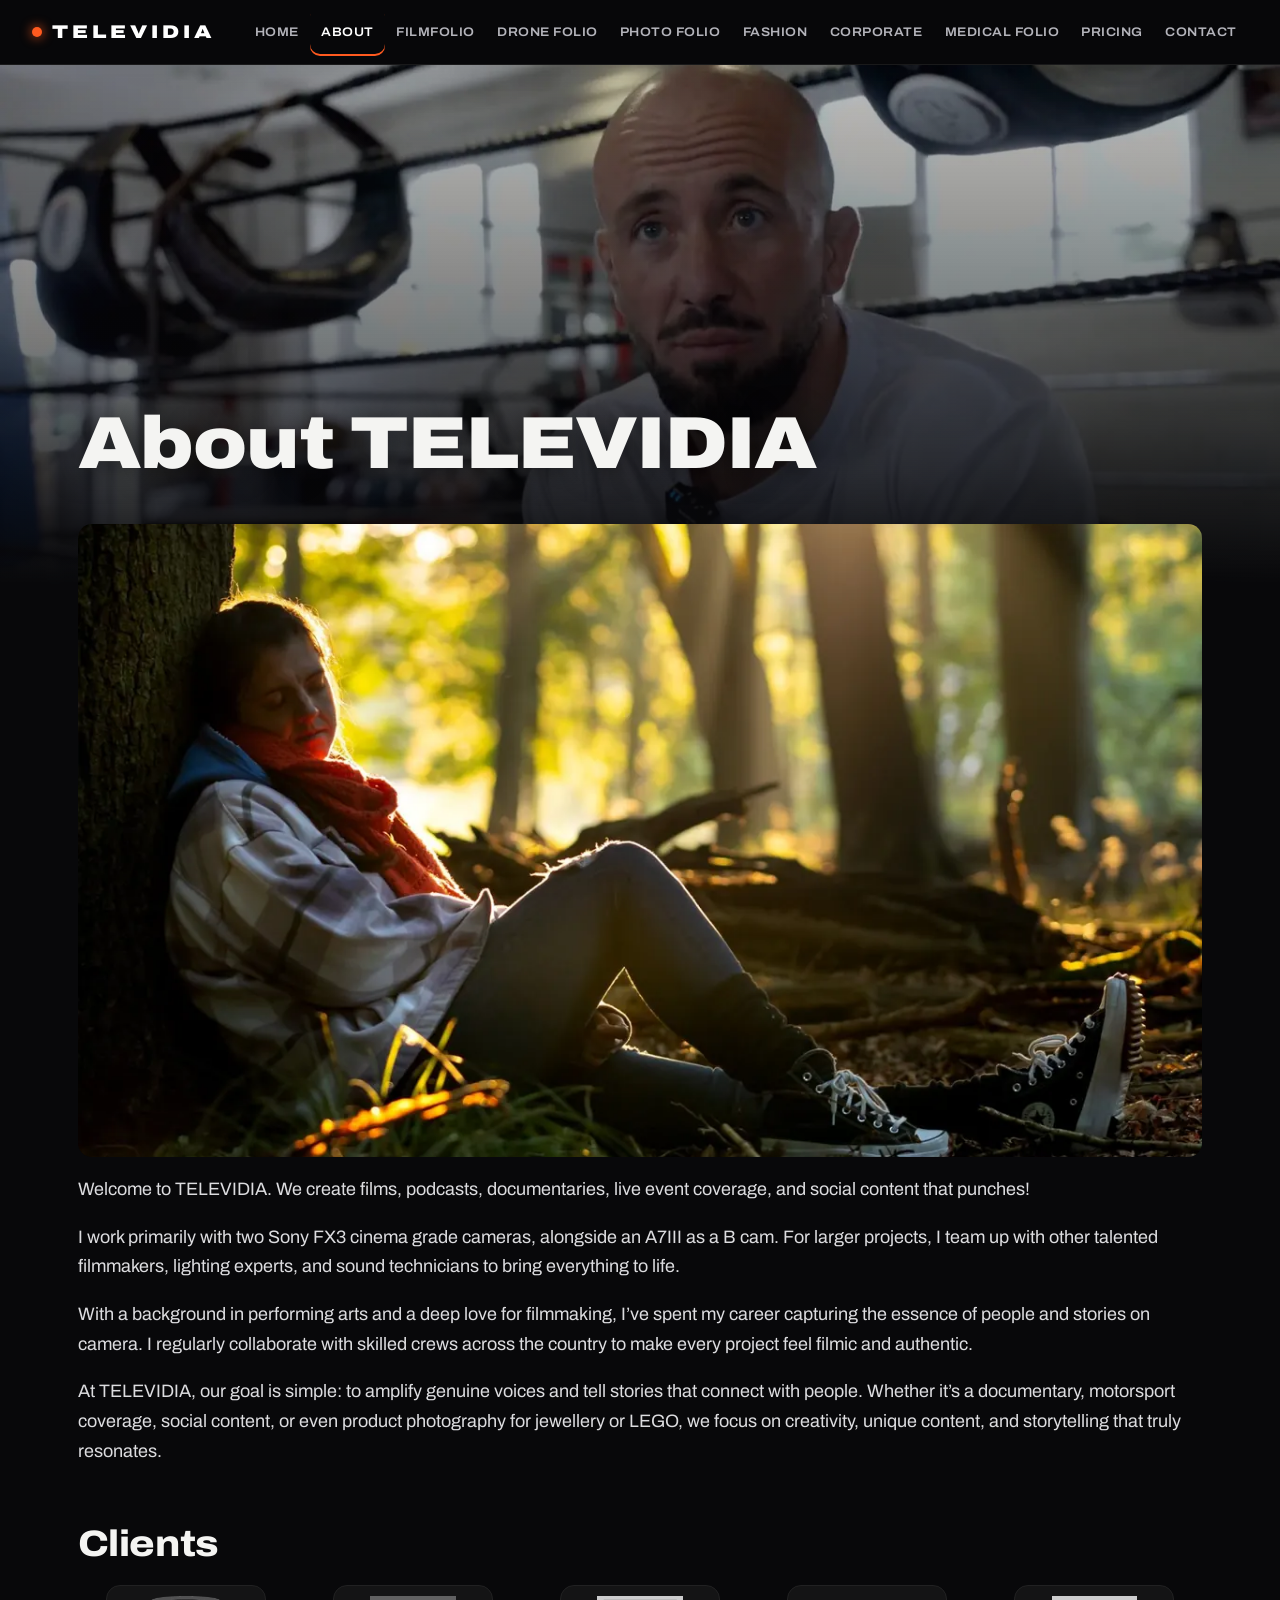
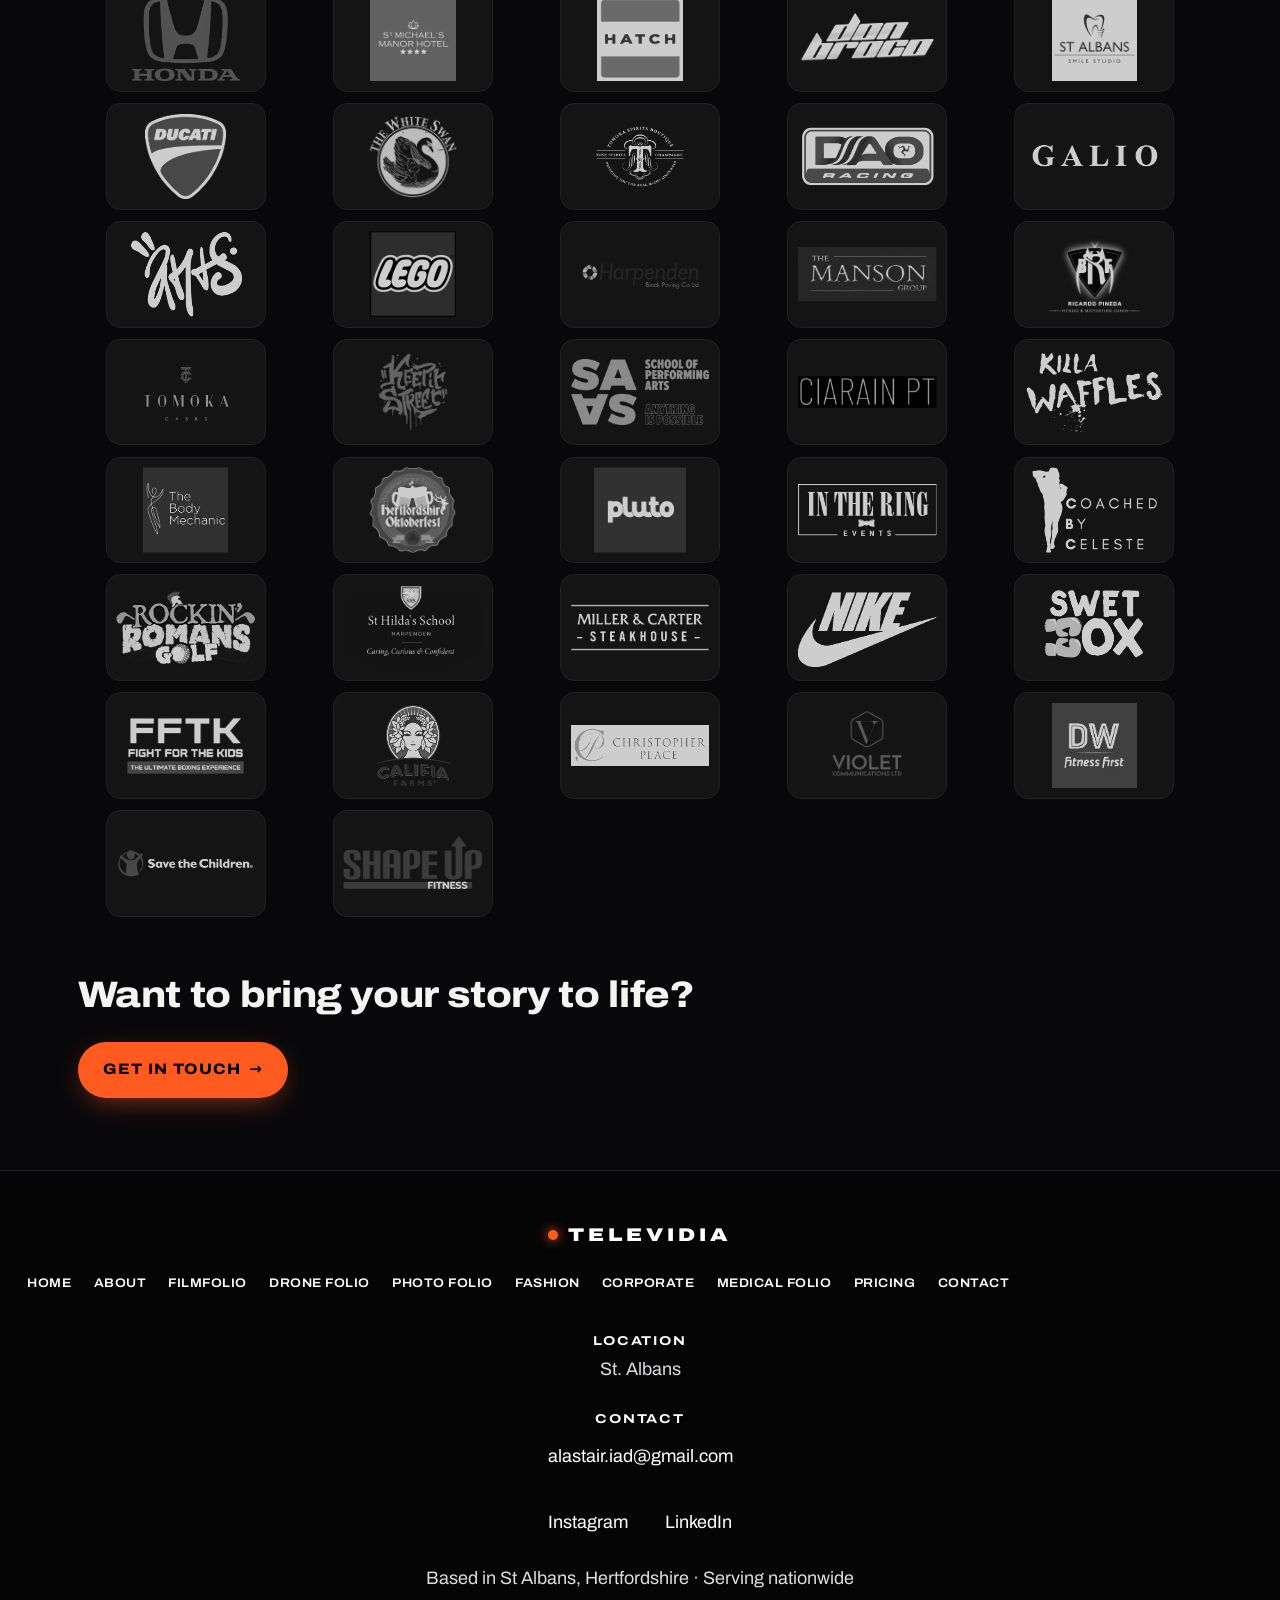
==== about.html @ 1964f5ac "Fuller footer: logo, page links, contact email, socials, location" ====
<!doctype html>
<html lang="en-GB"><head><meta charset="utf-8">
<meta name="viewport" content="width=device-width,initial-scale=1">
<meta name="robots" content="noindex,nofollow">
<title>About | TELEVIDIA</title><meta name="description" content="Welcome to TELEVIDIA. We create films, podcasts, documentaries, live event coverage, and social content that punches!">
<link rel="preload" href="fonts/archivo-var-latin.woff2" as="font" type="font/woff2" crossorigin><link rel="icon" href="favicon.svg" type="image/svg+xml"><link rel="icon" href="favicon.ico" sizes="32x32"><link rel="apple-touch-icon" href="apple-touch-icon.png"><meta name="theme-color" content="#08080a"><link rel="stylesheet" href="style.css"></head><body>
<header><a class="logo" href="index.html">TELEVIDIA</a><button class="menu-btn" aria-expanded="false" aria-controls="nav">Menu</button><nav id="nav"><a href="index.html">Home</a><a href="about.html" aria-current=page>About</a><a href="filmfolio.html">Filmfolio</a><a href="dronefolio.html">Drone Folio</a><a href="photofolio.html">Photo Folio</a><a href="fashion.html">Fashion</a><a href="corporate.html">Corporate</a><a href="medical.html">Medical Folio</a><a href="pricing.html">Pricing</a><a href="contact.html">Contact</a></nav></header>
<div class="banner" aria-hidden="true"><img src="img/h/2c492add-960.webp" srcset="img/h/2c492add-960.webp 960w, img/h/2c492add-1600.webp 1600w, img/h/2c492add-2400.webp 2400w" sizes="100vw" alt="" fetchpriority="high" data-parallax></div><main class="has-banner"><h1>About TELEVIDIA</h1><img src="img/kirstie-forest-glow-a6a9.webp" alt="Filming in a forest at golden hour" loading="lazy">
<p>Welcome to TELEVIDIA. We create films, podcasts, documentaries, live event coverage, and social content that punches!</p>
<p>I work primarily with two Sony FX3 cinema grade cameras, alongside an A7III as a B cam. For larger projects, I team up with other talented filmmakers, lighting experts, and sound technicians to bring everything to life.</p>
<p>With a background in performing arts and a deep love for filmmaking, I’ve spent my career capturing the essence of people and stories on camera. I regularly collaborate with skilled crews across the country to make every project feel filmic and authentic.</p>
<p>At TELEVIDIA, our goal is simple: to amplify genuine voices and tell stories that connect with people. Whether it’s a documentary, motorsport coverage, social content, or even product photography for jewellery or LEGO, we focus on creativity, unique content, and storytelling that truly resonates.</p>
<h2>Clients</h2><ul class="logos"><li><img src="img/honda-77a0.webp" alt="Honda" loading="lazy"></li><li><img src="img/st-michaels-manor-logo-design-grey-1301.webp" alt="St Michael's Manor" loading="lazy"></li><li><img src="img/hatch-logo-hq-9974.webp" alt="Hatch" loading="lazy"></li><li><img src="img/don-broco-0eba.webp" alt="Don Broco" loading="lazy"></li><li><img src="img/logo-square-3a2a.webp" alt="St Albans Smile Studio" loading="lazy"></li><li><img src="img/ducati-red-logo-01ae.webp" alt="Ducati" loading="lazy"></li><li><img src="img/the-white-swan-logo-white-4357.webp" alt="The White Swan" loading="lazy"></li><li><img src="img/tomoka-logo-1-white-d1e8.webp" alt="Tomoka Spirits Boutique" loading="lazy"></li><li><img src="img/dao-8740.webp" alt="DAO" loading="lazy"></li><li><img src="img/galio-logo-8222.webp" alt="Galio" loading="lazy"></li><li><img src="img/ants-6953.webp" alt="Ants" loading="lazy"></li><li><img src="img/lego-logo-svg-f697.webp" alt="LEGO" loading="lazy"></li><li><img src="img/hbp-logo-png-1872.webp" alt="Harpenden Block Paving Co Ltd" loading="lazy"></li><li><img src="img/manson-1736.webp" alt="The Manson Group" loading="lazy"></li><li><img src="img/big-ric-logo-w-text-816b.webp" alt="Big Ric" loading="lazy"></li><li><img src="img/tomoka-casks-logo-gold-b59b.webp" alt="Tomoka Casks" loading="lazy"></li><li><img src="img/logo-orange-d9fa.webp" alt="Keep It Street" loading="lazy"></li><li><img src="img/sasa-logo-inline-tag-rgb-11ef.webp" alt="SASA" loading="lazy"></li><li><img src="img/ciarain-pt-b653.webp" alt="Ciarain PT" loading="lazy"></li><li><img src="img/logo-kw-white-92c4.webp" alt="Killa Waffles" loading="lazy"></li><li><img src="img/body-mechanic-73d5.webp" alt="The Body Mechanic" loading="lazy"></li><li><img src="img/hertfordshire-oktoberfest-logo-b2d7.webp" alt="Hertfordshire Oktoberfest" loading="lazy"></li><li><img src="img/pluto-logo-88c6.webp" alt="Pluto" loading="lazy"></li><li><img src="img/in-the-ring-events-png-3d65.webp" alt="In The Ring Events" loading="lazy"></li><li><img src="img/coached-by-celeste-white-62f1.webp" alt="Coached by Celeste" loading="lazy"></li><li><img src="img/rockin-romans-logo-4263.webp" alt="Rockin Romans" loading="lazy"></li><li><img src="img/saint-hildas-logo-png-fdf5.webp" alt="St Hilda's School Harpenden" loading="lazy"></li><li><img src="img/miller-carter-logo-9831.webp" alt="Miller &amp; Carter" loading="lazy"></li><li><img src="img/nike-wht-ddf3.webp" alt="Nike" loading="lazy"></li><li><img src="img/swetbox-logo-white-5d89.webp" alt="Swetbox" loading="lazy"></li><li><img src="img/fftk-logo-motto-new-994c.webp" alt="FFTK Fight for the Kids" loading="lazy"></li><li><img src="img/califia-a22a.webp" alt="Califia" loading="lazy"></li><li><img src="img/cp-logo-d525.webp" alt="Christopher Place" loading="lazy"></li><li><img src="img/violet-communications-unfilled-logo-67c5.webp" alt="Violet Communications" loading="lazy"></li><li><img src="img/dwfitness-png-b552.webp" alt="DW Fitness First" loading="lazy"></li><li><img src="img/stclogo-cd1c.webp" alt="Save the Children" loading="lazy"></li><li><img src="img/shape-up-fitness-logo-0ead.webp" alt="Shape Up Fitness" loading="lazy"></li></ul>
<h2>Want to bring your story to life?</h2><p class="ctas"><a class="btn" href="contact.html">Get in touch</a></p></main>
<footer><a class="logo flogo" href="index.html">TELEVIDIA</a><nav class="fnav" aria-label="Footer"><a href="index.html">Home</a><a href="about.html">About</a><a href="filmfolio.html">Filmfolio</a><a href="dronefolio.html">Drone Folio</a><a href="photofolio.html">Photo Folio</a><a href="fashion.html">Fashion</a><a href="corporate.html">Corporate</a><a href="medical.html">Medical Folio</a><a href="pricing.html">Pricing</a><a href="contact.html">Contact</a></nav><p><strong>Location</strong><br>St. Albans</p><p><strong>Contact</strong><br><a href="mailto:alastair.iad@gmail.com">alastair.iad@gmail.com</a></p>
<p class="social"><a href="https://www.instagram.com/televidia_uk/">Instagram</a><a href="https://www.linkedin.com/in/alastair-dell-41767b195/">LinkedIn</a></p>
<p>Based in St Albans, Hertfordshire · Serving nationwide</p></footer>
<script>
document.querySelector('.menu-btn').onclick=function(){var o=document.body.classList.toggle('nav-open');this.setAttribute('aria-expanded',o)};
document.querySelectorAll('button.play').forEach(function(b){b.addEventListener('click',function(){var u=b.dataset.hls,v=document.createElement('video');v.controls=true;v.playsInline=true;v.autoplay=true;v.poster=b.querySelector('img').src;v.setAttribute('aria-label',b.getAttribute('aria-label').replace('Play film: ',''));
function nat(){v.src=u;v.play().catch(function(){})}
if(window.Hls){go()}else{var s=document.createElement('script');s.src='hls.light.min.js';s.onload=go;s.onerror=nat;document.head.appendChild(s)}
function go(){if(Hls.isSupported()){var h=new Hls();h.loadSource(u);h.attachMedia(v);h.on(Hls.Events.MANIFEST_PARSED,function(){v.play().catch(function(){})})}else if(v.canPlayType('application/vnd.apple.mpegurl')){nat()}}
b.replaceWith(v);v.focus();v.play&&v.play().catch(function(){})})});
</script><script>
(function(){var rm=window.matchMedia('(prefers-reduced-motion: reduce)');if(rm.matches||!('IntersectionObserver' in window))return;
var d=document.documentElement;d.classList.add('js-motion');
var els=document.querySelectorAll('main h2,main .card,main .vid,main>img,section>img,.gallery img,.logos li,.ticker,main>p,footer>p');
var io=new IntersectionObserver(function(es){es.forEach(function(e){if(e.isIntersecting){e.target.classList.add('in');io.unobserve(e.target)}})},{rootMargin:'0px',threshold:0});
els.forEach(function(el){if(el.closest('.hero'))return;var p=el.parentElement,i=Array.prototype.indexOf.call(p.children,el)%4;el.style.setProperty('--d',(i*.07)+'s');el.classList.add('rv');io.observe(el)});
var px=document.querySelectorAll('[data-parallax]'),tick=false;
function upd(){tick=false;var y=window.scrollY;px.forEach(function(el){if(y<innerHeight*1.2)el.style.transform='translate3d(0,'+(y*.25).toFixed(1)+'px,0)'})}
if(px.length){addEventListener('scroll',function(){if(!tick){tick=true;requestAnimationFrame(upd)}},{passive:true});upd()}
})();
</script>
</body></html>
---- style.css ----
@font-face{font-family:Archivo;src:url(fonts/archivo-var-latin.woff2) format("woff2");font-weight:400 900;font-stretch:62% 125%;font-display:swap}
:root{--bg:#08080a;--bg2:#111114;--line:#232329;--fg:#f4f4f2;--mut:#b4b4bb;--acc:#ff5a1f;--acc2:#ffb000;--r:14px;--ease:cubic-bezier(.2,.7,.2,1)}
*{box-sizing:border-box}html{-webkit-text-size-adjust:100%;overflow-x:clip;scroll-behavior:smooth}
body{margin:0;font:400 17px/1.65 Archivo,system-ui,-apple-system,Segoe UI,Roboto,sans-serif;background:var(--bg);color:var(--fg);overflow-wrap:break-word;overflow-x:clip;-webkit-font-smoothing:antialiased}
::selection{background:var(--acc);color:#000}
a{color:var(--acc2);text-underline-offset:.2em;transition:color .2s}a:hover{color:#fff}
:focus-visible{outline:3px solid var(--acc2);outline-offset:3px;border-radius:6px}
header{position:relative;z-index:20;background:rgba(8,8,10,.82);-webkit-backdrop-filter:blur(14px);backdrop-filter:blur(14px);padding:.5rem 1rem;border-bottom:1px solid rgba(255,255,255,.07);display:flex;align-items:center;justify-content:space-between;flex-wrap:wrap}
.logo{font-weight:900;font-stretch:125%;letter-spacing:.22em;text-decoration:none;color:#fff;font-size:1.15rem;display:inline-flex;align-items:center;min-height:48px}
.logo::before{content:"";width:10px;height:10px;border-radius:50%;background:var(--acc);margin-right:.6rem;box-shadow:0 0 12px var(--acc)}
.logo:hover{color:#fff}
nav{display:none;width:100%;flex-direction:column;gap:2px;padding:.5rem 0 .8rem}body.nav-open nav{display:flex}
nav a{color:var(--mut);text-decoration:none;padding:.6rem .9rem;border-radius:10px;min-height:48px;display:flex;align-items:center;font-weight:600;font-stretch:110%;letter-spacing:.04em;text-transform:uppercase;font-size:.9rem;transition:color .2s,background .2s}
nav a:hover{color:#fff;background:rgba(255,255,255,.06)}nav a[aria-current]{color:#fff;background:rgba(255,90,31,.14);box-shadow:inset 3px 0 0 var(--acc)}
.menu-btn{display:inline-flex;align-items:center;gap:.6rem;min-height:48px;min-width:48px;padding:0 1.1rem;font:inherit;font-weight:700;letter-spacing:.08em;text-transform:uppercase;font-size:.85rem;background:transparent;color:#fff;border:1px solid rgba(255,255,255,.2);border-radius:999px;cursor:pointer;transition:border-color .2s,background .2s}
.menu-btn::after{content:"";width:16px;height:10px;border-top:2px solid currentColor;border-bottom:2px solid currentColor;transition:transform .3s var(--ease)}
.menu-btn:hover{border-color:var(--acc)}body.nav-open .menu-btn::after{transform:scaleY(.2)}
main{max-width:1160px;margin:auto;padding:1.5rem 1.1rem 3rem}
h1,h2,h3{font-stretch:112%;line-height:1.08;letter-spacing:-.01em;margin:1.6em 0 .55em;text-wrap:balance}
h1{font-size:clamp(2.1rem,7.5vw,4.6rem);font-weight:900;margin-top:.6em}
h2{font-size:clamp(1.45rem,4.2vw,2.3rem);font-weight:800}h3{font-size:1.25rem;font-weight:800}
p,li{color:#dcdcdf}strong{color:#fff}
img{max-width:100%;height:auto;border-radius:var(--r);display:block}
main>img,section>img{width:100%;aspect-ratio:16/9;object-fit:cover;margin:1rem 0}
.btn{position:relative;display:inline-flex;align-items:center;justify-content:center;gap:.5rem;min-height:56px;padding:.9rem 1.6rem;background:var(--acc);color:#0a0a0a;font-weight:800;font-stretch:110%;letter-spacing:.06em;text-transform:uppercase;font-size:.95rem;text-decoration:none;border-radius:999px;width:100%;margin:.4rem 0;text-align:center;overflow:hidden;isolation:isolate;transition:transform .25s var(--ease),box-shadow .25s,background .25s,color .25s;box-shadow:0 8px 30px -10px rgba(255,90,31,.7)}
.btn::after{content:"→";transition:transform .25s var(--ease)}
.btn:hover{color:#0a0a0a;background:#ff7a45;transform:translateY(-2px);box-shadow:0 14px 40px -12px rgba(255,90,31,.9)}.btn:hover::after{transform:translateX(4px)}
.btn:active{transform:translateY(0) scale(.97)}
.btn.alt{background:rgba(255,255,255,.04);color:#fff;border:1px solid rgba(255,255,255,.28);box-shadow:none}
.btn.alt:hover{border-color:#fff;background:rgba(255,255,255,.1)}
.textlink{display:inline-flex;align-items:center;min-height:44px}
.ticker{font-size:.78rem;font-weight:700;font-stretch:120%;letter-spacing:.18em;color:var(--mut);border-block:1px solid var(--line);padding:1rem 0;margin:2.5rem 0}
.grid{display:grid;gap:1.2rem}
.card{position:relative;background:linear-gradient(180deg,#141418,#0e0e11);border:1px solid var(--line);padding:1.1rem;border-radius:calc(var(--r) + 4px);min-width:0;transition:transform .35s var(--ease),border-color .35s,box-shadow .35s}
.card:hover{border-color:rgba(255,90,31,.45);box-shadow:0 20px 50px -25px rgba(255,90,31,.45)}
.card h2,.card h3{margin-top:.4em}.card img{margin:.6rem 0}
.vid{margin:0 0 .8rem;border-radius:var(--r);overflow:hidden;background:#000}
.vid video,.vid iframe{width:100%;aspect-ratio:16/9;height:auto;border:0;background:#000;display:block}
.gallery{display:grid;grid-template-columns:repeat(2,minmax(0,1fr));gap:.6rem;margin:1.2rem 0}
.gallery img{width:100%;aspect-ratio:4/5;object-fit:cover;transition:transform .5s var(--ease),filter .5s;filter:saturate(.92)}
.gallery img:hover{transform:scale(1.025);filter:saturate(1.1)}
.logos{list-style:none;padding:0;display:grid;grid-template-columns:repeat(3,minmax(0,1fr));gap:.7rem}.logos li{min-width:0}
.logos img{width:100%;max-width:160px;margin:auto;background:#151519;border:1px solid var(--line);padding:.6rem;aspect-ratio:3/2;object-fit:contain;filter:grayscale(1) brightness(1.15);opacity:.8;transition:filter .3s,opacity .3s}
.logos img:hover{filter:none;opacity:1}
.hero-img{width:100%;aspect-ratio:16/9;object-fit:cover;margin:.5rem 0 1rem}
footer{border-top:1px solid var(--line);padding:2.5rem 1rem;text-align:center;color:var(--mut);background:#050506}
footer strong{font-stretch:120%;letter-spacing:.14em;text-transform:uppercase;font-size:.8rem;color:#fff}
footer a{display:inline-flex;align-items:center;justify-content:center;min-height:48px;padding:0 .9rem;color:#fff;text-decoration:none;border-radius:999px;transition:background .2s,color .2s}
footer a:hover{background:rgba(255,255,255,.08);color:var(--acc2)}.social{display:flex;justify-content:center;gap:.5rem;flex-wrap:wrap}
@media(hover:none){.card:hover{box-shadow:none}.btn:hover{transform:none}}
@media(min-width:700px){.btn{width:auto;margin-right:.6rem}.grid{grid-template-columns:repeat(2,minmax(0,1fr))}.grid.three{grid-template-columns:repeat(3,minmax(0,1fr))}.logos{grid-template-columns:repeat(5,minmax(0,1fr))}.logos.strip{grid-template-columns:repeat(8,minmax(0,1fr))}.gallery{grid-template-columns:repeat(4,minmax(0,1fr))}body{font-size:18px}}
@media(min-width:1100px){header{position:sticky;top:0;padding:.5rem 2rem;flex-wrap:nowrap}.menu-btn{display:none}nav{display:flex;flex-direction:row;width:auto;padding:0;gap:0}nav a{font-size:.78rem;padding:.5rem .7rem}nav a[aria-current]{box-shadow:inset 0 -2px 0 var(--acc);background:transparent}}
.hero{position:relative;isolation:isolate;margin:-1.5rem calc(50% - 50vw) 0;padding:0 1.1rem 2.5rem;min-height:min(92svh,900px);display:flex;flex-direction:column;justify-content:flex-end;overflow:hidden}
.hero>*:not(.hero-img){max-width:1160px;width:100%;margin-inline:auto}
.hero .hero-img{position:absolute;inset:0;width:100%;height:115%;max-width:none;aspect-ratio:auto;object-fit:cover;margin:0;border-radius:0;z-index:-2;will-change:transform}
.hero::before{content:"";position:absolute;inset:0;z-index:-1;background:linear-gradient(180deg,rgba(8,8,10,.35) 0%,rgba(8,8,10,.15) 35%,rgba(8,8,10,.85) 72%,var(--bg) 100%),radial-gradient(120% 80% at 0% 100%,rgba(255,90,31,.18),transparent 60%)}
.hero h1{font-size:clamp(2rem,6.6vw,4.4rem);max-width:17ch;margin:0 0 .5em;text-shadow:0 2px 30px rgba(0,0,0,.5)}
.hero p{font-size:1.05rem;margin:.2em 0}.hero .ctas{margin-top:1.2rem}
.banner{position:relative;height:clamp(240px,48vw,520px);overflow:hidden;isolation:isolate}
.banner img{position:absolute;inset:0;width:100%;height:118%;max-width:none;object-fit:cover;border-radius:0;will-change:transform}
.banner::after{content:"";position:absolute;inset:0;background:linear-gradient(180deg,rgba(8,8,10,.25),rgba(8,8,10,.55) 55%,var(--bg))}
main.has-banner{position:relative;margin-top:calc(-1 * clamp(110px,16vw,220px))}
main.has-banner>h1:first-child{margin-top:0;text-shadow:0 2px 30px rgba(0,0,0,.6)}
.hero h1{font-size:clamp(2rem,6vw,4.2rem)}
.hero h1+p{font-size:clamp(1.45rem,3.3vw,2.2rem);font-weight:700;font-stretch:108%;line-height:1.2;color:#fff;margin:0 0 .35em;max-width:26ch;text-wrap:balance}
.hero h1+p+p{font-size:clamp(1.2rem,2.5vw,1.65rem);font-weight:500;line-height:1.3;color:#d2d2d8;margin:0 0 1.1em}
.hero h1+p+p+p{font-size:clamp(.8rem,1.4vw,.95rem);font-stretch:118%;letter-spacing:.16em;text-transform:uppercase;color:var(--acc2);margin:0}
.hero h1+p+p+p strong{color:inherit}
.play{position:relative;display:block;width:100%;padding:0;border:0;background:#000;cursor:pointer;aspect-ratio:16/9;overflow:hidden;border-radius:var(--r)}
.play img{width:100%;height:100%;object-fit:cover;margin:0;border-radius:0;transition:transform .6s var(--ease),filter .4s}
.pbtn{position:absolute;left:50%;top:50%;width:72px;height:72px;margin:-36px 0 0 -36px;border-radius:50%;background:rgba(255,90,31,.92);box-shadow:0 10px 40px -8px rgba(255,90,31,.8);transition:transform .3s var(--ease),background .3s}
.pbtn::after{content:"";position:absolute;left:29px;top:22px;border-style:solid;border-width:14px 0 14px 22px;border-color:transparent transparent transparent #0a0a0a}
.play:hover img{transform:scale(1.04);filter:brightness(1.1)}.play:hover .pbtn{transform:scale(1.1);background:#ff7a45}.play:active .pbtn{transform:scale(.95)}
.js-motion .rv{opacity:0;transform:translateY(28px);transition:opacity .8s var(--ease),transform .8s var(--ease);transition-delay:var(--d,0s)}
.js-motion .rv.in{opacity:1;transform:none}
.js-motion .hero>*:not(.hero-img){animation:rise 1s var(--ease) both}
.js-motion .hero>*:nth-child(3){animation-delay:.08s}.js-motion .hero>*:nth-child(4){animation-delay:.16s}.js-motion .hero>*:nth-child(5){animation-delay:.24s}.js-motion .hero>*:nth-child(6){animation-delay:.32s}
@keyframes rise{from{opacity:0;transform:translateY(24px)}to{opacity:1;transform:none}}
@media(prefers-reduced-motion:reduce){html{scroll-behavior:auto}*,*::before,*::after{animation:none!important;transition:none!important}.js-motion .rv{opacity:1;transform:none}[data-parallax]{transform:none!important}}
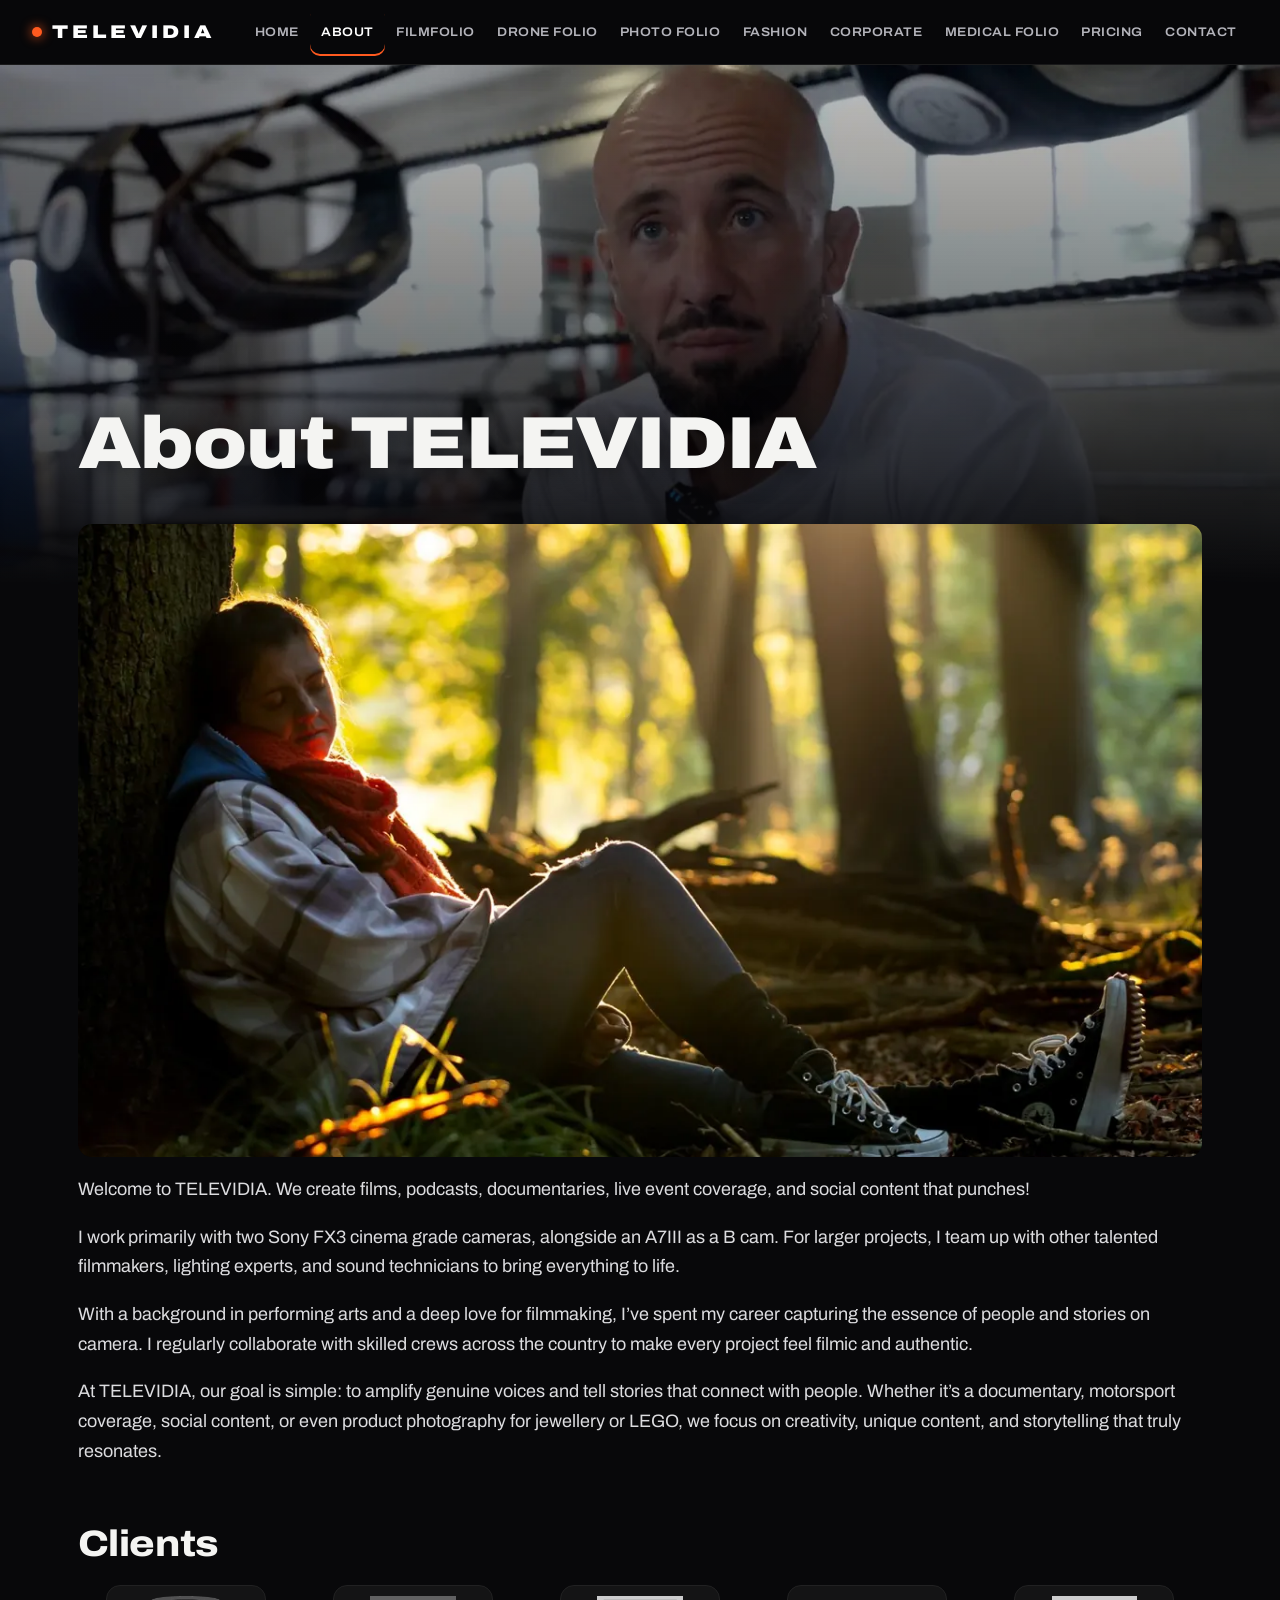
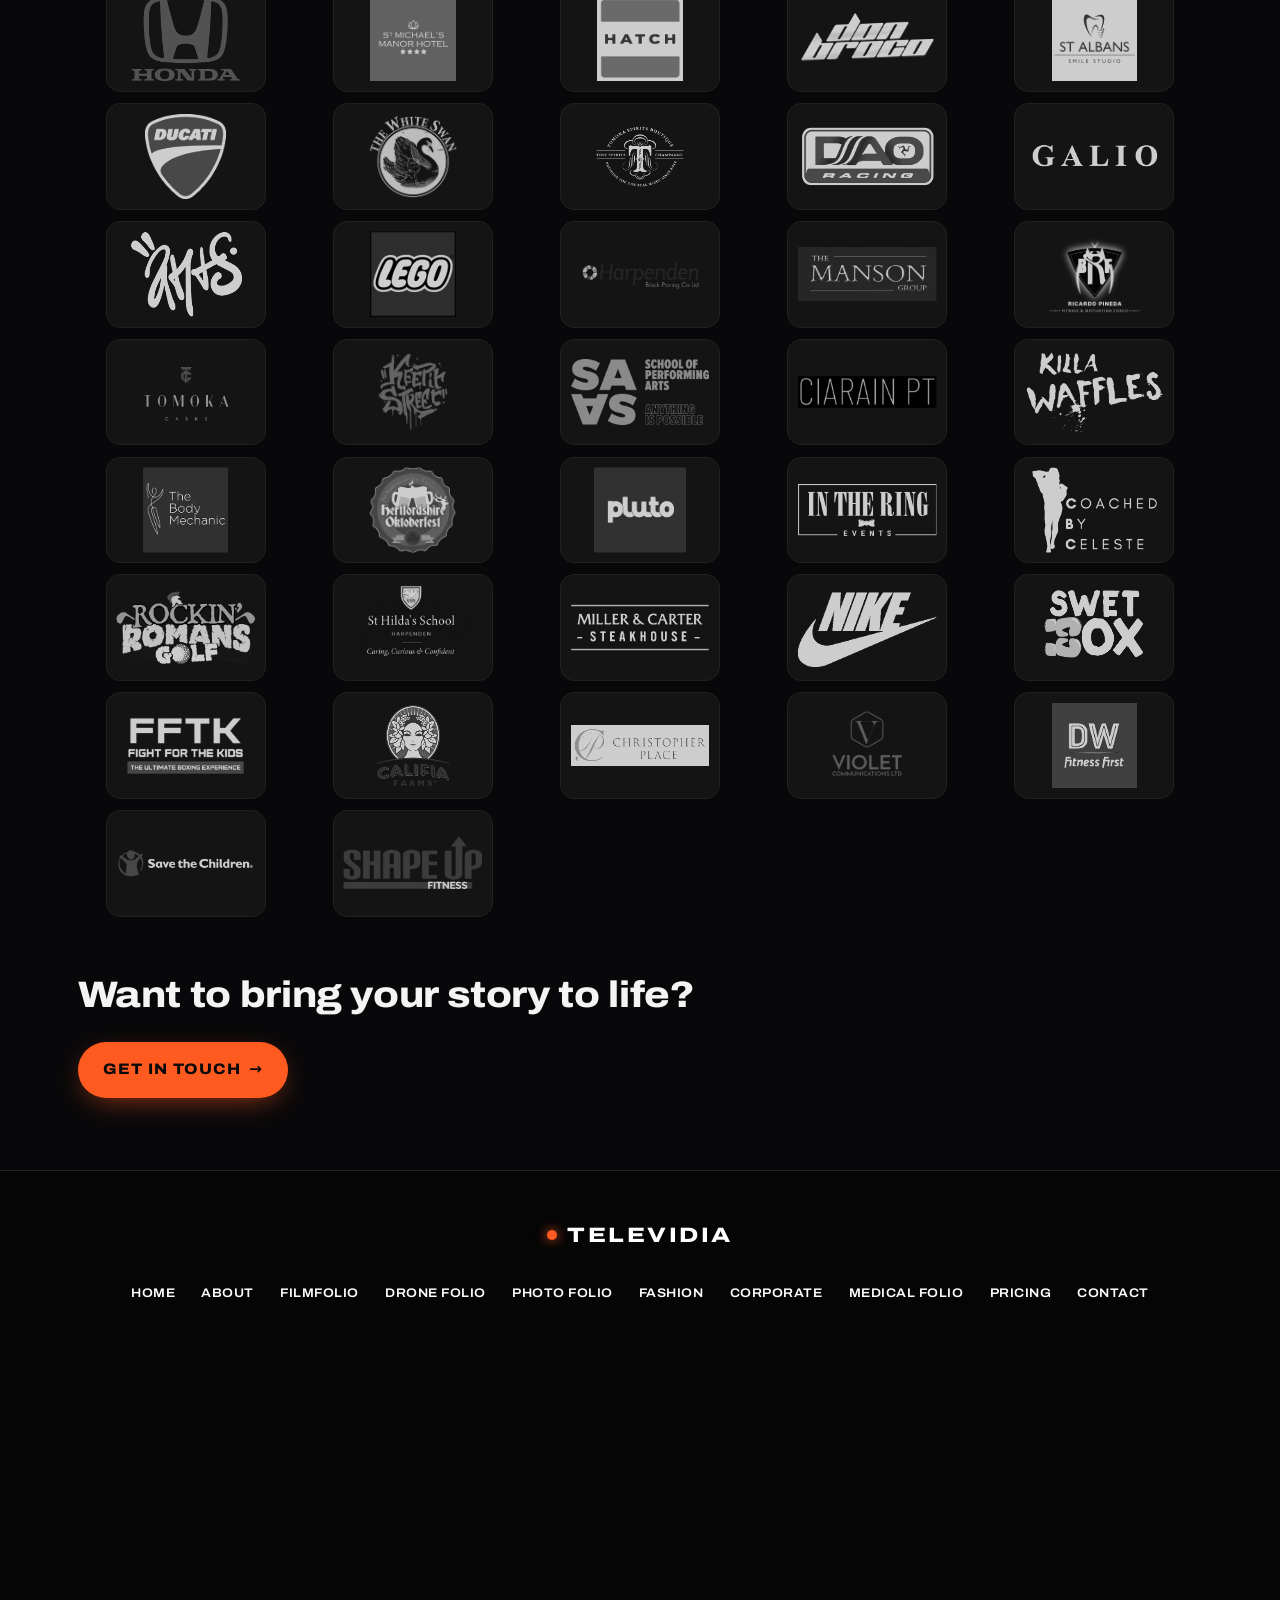
==== commit 6d0e3dc6: "Home: cap headline at 520px on desktop, stronger mobile headline gradient" ====
--- a/about.html
+++ b/about.html
@@ -16,6 +16,10 @@
 <p class="social"><a href="https://www.instagram.com/televidia_uk/">Instagram</a><a href="https://www.linkedin.com/in/alastair-dell-41767b195/">LinkedIn</a></p>
 <p>Based in St Albans, Hertfordshire · Serving nationwide</p></footer>
 <script>
+(function(){var v=document.querySelector('.hero-vid');if(!v)return;var c=navigator.connection;if((c&&c.saveData)||matchMedia('(prefers-reduced-motion: reduce)').matches){v.remove();return}
+function go(){v.src=matchMedia('(max-width:699px)').matches?v.dataset.m:v.dataset.d;v.muted=true;v.addEventListener('playing',function(){v.classList.add('on')},{once:true});var p=v.play();if(p&&p.catch)p.catch(function(){v.remove()})}
+function idle(){'requestIdleCallback' in window?requestIdleCallback(go,{timeout:2000}):setTimeout(go,300)}
+document.readyState==='complete'?idle():addEventListener('load',idle,{once:true})})();
 document.querySelector('.menu-btn').onclick=function(){var o=document.body.classList.toggle('nav-open');this.setAttribute('aria-expanded',o)};
 document.querySelectorAll('button.play').forEach(function(b){b.addEventListener('click',function(){var u=b.dataset.hls,v=document.createElement('video');v.controls=true;v.playsInline=true;v.autoplay=true;v.poster=b.querySelector('img').src;v.setAttribute('aria-label',b.getAttribute('aria-label').replace('Play film: ',''));
 function nat(){v.src=u;v.play().catch(function(){})}
--- a/style.css
+++ b/style.css
@@ -77,3 +77,58 @@
 .js-motion .hero>*:nth-child(3){animation-delay:.08s}.js-motion .hero>*:nth-child(4){animation-delay:.16s}.js-motion .hero>*:nth-child(5){animation-delay:.24s}.js-motion .hero>*:nth-child(6){animation-delay:.32s}
 @keyframes rise{from{opacity:0;transform:translateY(24px)}to{opacity:1;transform:none}}
 @media(prefers-reduced-motion:reduce){html{scroll-behavior:auto}*,*::before,*::after{animation:none!important;transition:none!important}.js-motion .rv{opacity:1;transform:none}[data-parallax]{transform:none!important}}
+
+.ticker{display:flex;flex-wrap:nowrap;white-space:nowrap;overflow-x:auto;scrollbar-width:none;gap:0;-webkit-overflow-scrolling:touch}
+.ticker::-webkit-scrollbar{display:none}
+.ticker span+span::before{content:"\00B7";margin:0 .7em;color:var(--acc)}
+.play.tall{aspect-ratio:9/16}
+.vid.tall{max-width:300px;margin-inline:auto}
+@media(min-width:700px){.tallcard{grid-column:1/-1;display:grid;grid-template-columns:260px 1fr;gap:1.5rem;align-items:center}.tallcard .vid.tall{margin:0;max-width:none}}
+.card{transition:transform .35s ease,border-color .3s,box-shadow .3s}
+.card .play img{transition:transform .6s ease}
+@media(hover:hover){.card:hover,.js-motion .card.rv.in:hover{transform:translateY(-4px)}.card:hover .play img{transform:scale(1.05)}}
+footer .flogo{font-size:1.3rem;font-weight:800;letter-spacing:.12em}
+.fnav{display:flex;flex-wrap:wrap;justify-content:center;gap:.25rem;margin:.6rem 0 1rem}
+@media(max-width:699px){.grid.three.swipe{display:flex;overflow-x:auto;scroll-snap-type:x mandatory;gap:1rem;padding-bottom:.6rem;margin-inline:-1rem;padding-inline:1rem;scroll-padding-inline:1rem}
+.grid.three.swipe>*{flex:0 0 82%;scroll-snap-align:start}}
+
+@media(max-width:699px){.hero::before{background:linear-gradient(180deg,rgba(8,8,10,.45) 0%,rgba(8,8,10,.55) 18%,rgba(8,8,10,.86) 40%,rgba(8,8,10,.94) 65%,var(--bg) 100%)}.hero .hero-img{object-position:50% 0;height:62%}.hero h1{text-shadow:0 2px 18px rgba(0,0,0,.85)}}
+.ticker{display:flex;overflow:hidden;white-space:nowrap;-webkit-mask:linear-gradient(90deg,transparent,#000 6%,#000 94%,transparent)}
+.ticker .tk{display:flex;flex:none;animation:tk 60s linear infinite}
+.ticker .tk span::after{content:"\00B7";margin:0 .7em;color:var(--acc)}
+.ticker .tk span+span::before{content:none}
+@keyframes tk{to{transform:translateX(-100%)}}
+@media(prefers-reduced-motion:reduce){.ticker{flex-wrap:wrap;white-space:normal;-webkit-mask:none}.ticker .tk{flex-wrap:wrap;animation:none}.ticker .tk[aria-hidden]{display:none}.ticker .tk span:last-child::after{content:none}}
+.ticker .tk+.tk::before{content:none}
+@media(prefers-reduced-motion:reduce){.ticker .tk{flex:1 1 100%;justify-content:center;row-gap:.3em}}
+@media(max-width:699px){.hero::before{background:linear-gradient(180deg,rgba(8,8,10,.4) 0%,rgba(8,8,10,.78) 20%,rgba(8,8,10,.9) 38%,rgba(8,8,10,.95) 65%,var(--bg) 100%)}}
+
+/* r4 hero */
+.hero>picture{display:contents}
+.hero::before{background:linear-gradient(180deg,rgba(8,8,10,.25) 0%,transparent 22%,transparent 50%,rgba(8,8,10,.7) 78%,var(--bg) 100%)!important}
+.hero-more{margin:1.2rem 0 0}.hero-more p{margin:.2em 0}.hero-more p:first-child{font-size:1.2rem;font-weight:500;color:#d2d2d8}
+.hero-more strong{font-size:.85rem;font-stretch:118%;letter-spacing:.16em;text-transform:uppercase;color:var(--acc2)}
+@media(min-width:700px){.mb{display:none}
+.hero .hero-img{left:34%;width:66%;object-position:50% 30%}
+.hero::before{background:linear-gradient(90deg,var(--bg) 0%,var(--bg) 33%,rgba(8,8,10,.6) 42%,transparent 58%),linear-gradient(180deg,transparent 60%,var(--bg) 100%)!important}
+.hero h1{max-width:12ch;font-size:clamp(2rem,4.6vw,3.6rem)}.hero h1+p{max-width:22ch}}
+@media(max-width:699px){.dk{display:none}.hero .hero-img{height:100%;object-position:50% 0}
+.hero::before{background:linear-gradient(180deg,transparent 0%,transparent 45%,rgba(8,8,10,.75) 68%,var(--bg) 96%)!important}
+.hero h1{text-shadow:0 2px 14px rgba(0,0,0,.7)}}
+@media(min-width:700px){.hero>h1:not(.hero-img),.hero>h1+p:not(.hero-img){max-width:12ch;margin-left:max(0px,calc((100% - 1160px)/2));margin-right:auto}.hero>h1+p:not(.hero-img){max-width:24ch}
+.hero::before{background:linear-gradient(90deg,var(--bg) 0%,rgba(8,8,10,.92) 30%,rgba(8,8,10,.5) 44%,transparent 62%),linear-gradient(180deg,transparent 60%,var(--bg) 100%)!important}}
+@media(max-width:699px){.hero::before{background:linear-gradient(180deg,transparent 0%,transparent 30%,rgba(8,8,10,.6) 46%,rgba(8,8,10,.85) 70%,var(--bg) 96%)!important}}
+@media(min-width:700px){.hero>h1:not(.hero-img){max-width:min(46vw,600px);font-size:clamp(2rem,3.7vw,3.3rem);hyphens:none;overflow-wrap:normal}.hero>h1+p:not(.hero-img){max-width:min(44vw,560px);font-size:clamp(1.3rem,2.2vw,1.8rem)}.hero .hero-img{left:38%;width:62%}}
+@media(min-width:700px){.hero::before{background:linear-gradient(90deg,var(--bg) 0%,var(--bg) 38%,rgba(8,8,10,.55) 47%,transparent 60%),linear-gradient(180deg,transparent 62%,var(--bg) 100%)!important}}
+
+.play{position:relative}.rt{position:absolute;right:.6rem;bottom:.6rem;background:rgba(8,8,10,.78);color:#fff;font-size:.8rem;font-weight:600;letter-spacing:.04em;padding:.2em .55em;border-radius:6px;font-variant-numeric:tabular-nums}
+.sr{position:absolute;width:1px;height:1px;overflow:hidden;clip:rect(0 0 0 0);white-space:nowrap}
+@media(min-width:700px){.grid{grid-auto-flow:dense}.tallcard{grid-column:2;grid-row:2/span 2;display:flex;flex-direction:column;justify-content:center}.tallcard .vid.tall{max-width:330px;margin:0 auto}}
+@media(max-width:699px){.fnav{display:grid;grid-template-columns:1fr 1fr;gap:.1rem .5rem;max-width:360px;margin-inline:auto}.fnav a{justify-content:flex-start;padding:0 .6rem}}
+@media(min-width:700px){.tallcard .vid.tall{width:100%}.tallcard .play.tall{width:100%}}
+.vid.tall video{width:100%;height:auto;aspect-ratio:9/16;object-fit:cover}
+
+.hero .hero-vid{opacity:0;transition:opacity .8s ease;pointer-events:none}.hero .hero-vid.on{opacity:1}
+@media(prefers-reduced-motion:reduce){.hero .hero-vid{display:none}}
+@media(min-width:700px){.hero>h1:not(.hero-img){max-width:min(46vw,520px)}}
+@media(max-width:699px){.hero::before{background:linear-gradient(180deg,transparent 0%,transparent 26%,rgba(8,8,10,.68) 42%,rgba(8,8,10,.9) 64%,var(--bg) 92%)!important}}
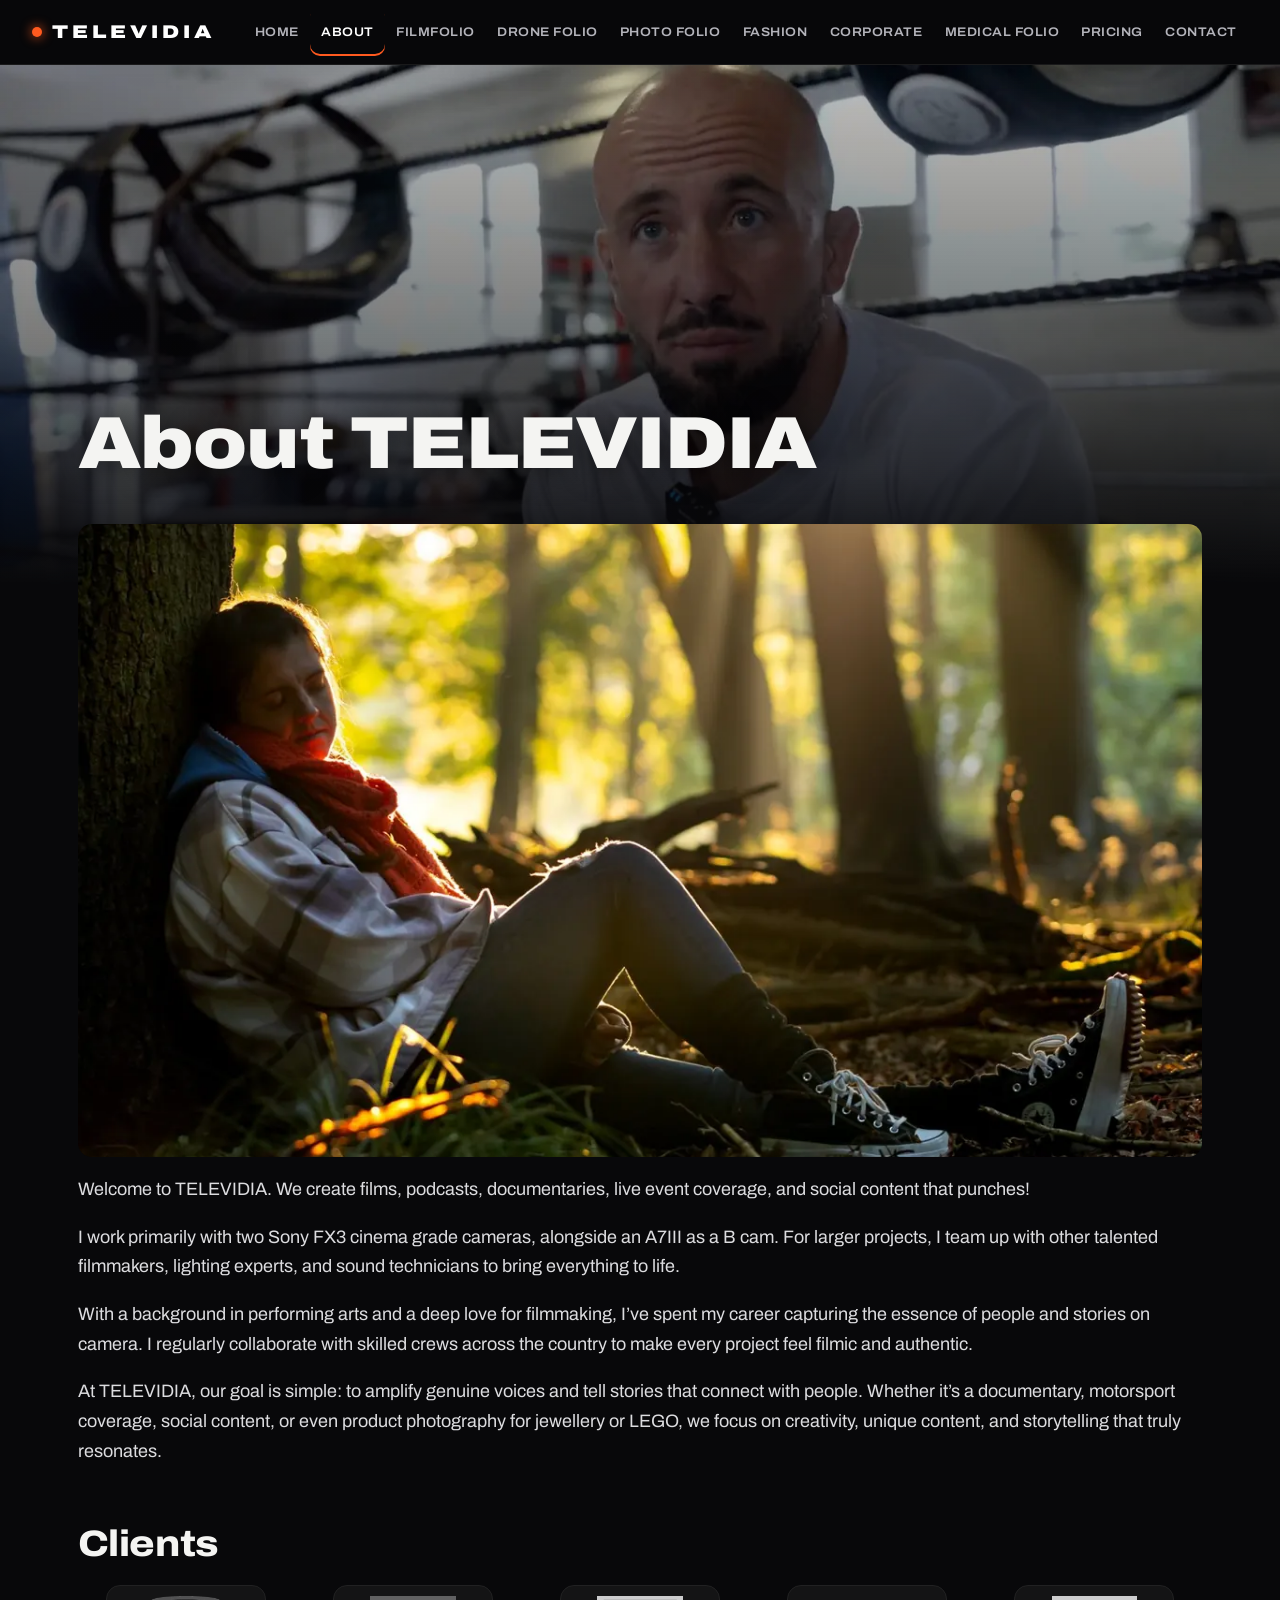
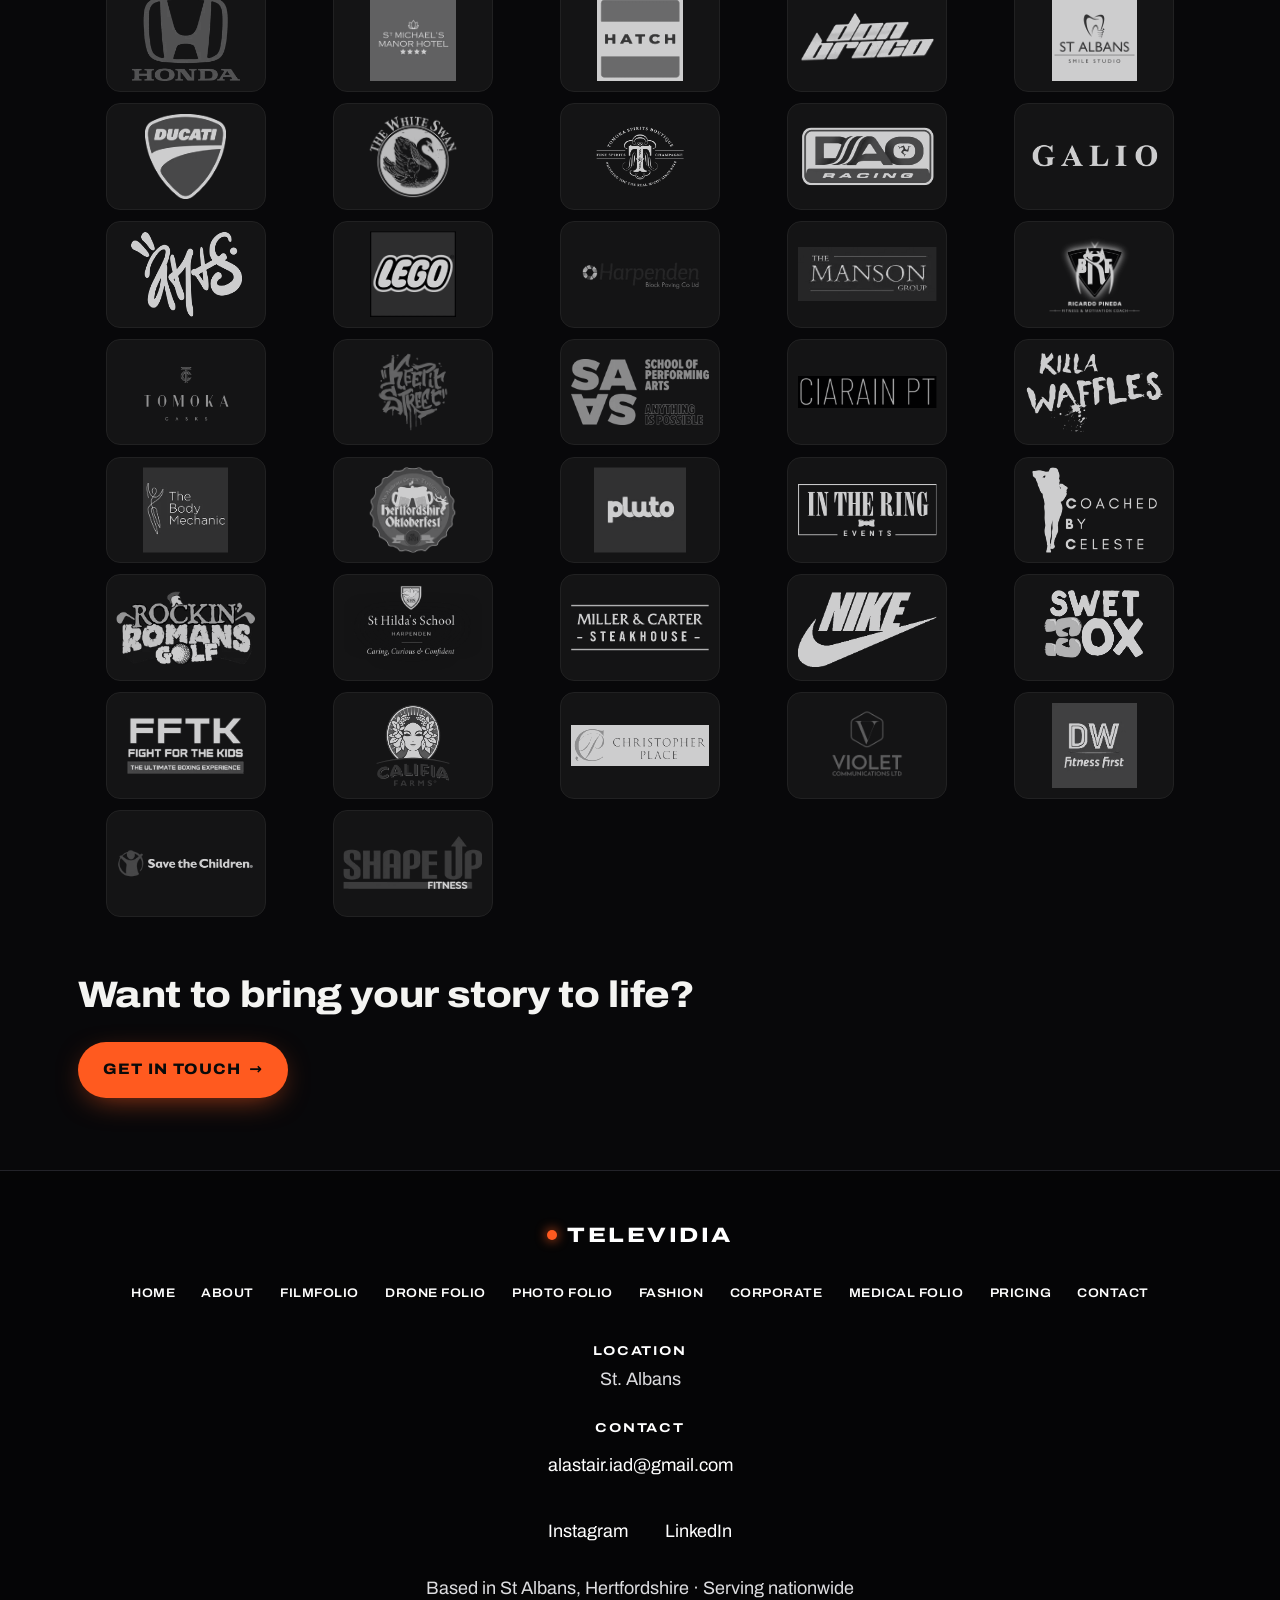
==== commit 30f90321: "Home: Watch film button opens the DAO Racing film full screen with sound, scroll cue; Drone Folio de" ====
--- a/about.html
+++ b/about.html
@@ -17,15 +17,21 @@
 <p>Based in St Albans, Hertfordshire · Serving nationwide</p></footer>
 <script>
 (function(){var v=document.querySelector('.hero-vid');if(!v)return;var c=navigator.connection;if((c&&c.saveData)||matchMedia('(prefers-reduced-motion: reduce)').matches){v.remove();return}
-function go(){v.src=matchMedia('(max-width:699px)').matches?v.dataset.m:v.dataset.d;v.muted=true;v.addEventListener('playing',function(){v.classList.add('on')},{once:true});var p=v.play();if(p&&p.catch)p.catch(function(){v.remove()})}
+function go(){if(matchMedia('(max-width:699px)').matches){v.src=v.dataset.m}else{[[v.dataset.av1,'video/mp4; codecs="av01.0.08M.10"'],[v.dataset.d,'video/mp4; codecs="avc1.640028"']].forEach(function(x){var s=document.createElement('source');s.src=x[0];s.type=x[1];v.appendChild(s)});v.load()}v.muted=true;v.addEventListener('playing',function(){v.classList.add('on')},{once:true});var p=v.play();if(p&&p.catch)p.catch(function(){v.remove()})}
 function idle(){'requestIdleCallback' in window?requestIdleCallback(go,{timeout:2000}):setTimeout(go,300)}
 document.readyState==='complete'?idle():addEventListener('load',idle,{once:true})})();
 document.querySelector('.menu-btn').onclick=function(){var o=document.body.classList.toggle('nav-open');this.setAttribute('aria-expanded',o)};
-document.querySelectorAll('button.play').forEach(function(b){b.addEventListener('click',function(){var u=b.dataset.hls,v=document.createElement('video');v.controls=true;v.playsInline=true;v.autoplay=true;v.poster=b.querySelector('img').src;v.setAttribute('aria-label',b.getAttribute('aria-label').replace('Play film: ',''));
-function nat(){v.src=u;v.play().catch(function(){})}
-if(window.Hls){go()}else{var s=document.createElement('script');s.src='hls.light.min.js';s.onload=go;s.onerror=nat;document.head.appendChild(s)}
-function go(){if(Hls.isSupported()){var h=new Hls();h.loadSource(u);h.attachMedia(v);h.on(Hls.Events.MANIFEST_PARSED,function(){v.play().catch(function(){})})}else if(v.canPlayType('application/vnd.apple.mpegurl')){nat()}}
-b.replaceWith(v);v.focus();v.play&&v.play().catch(function(){})})});
+function attach(v,u){function nat(){v.src=u;v.play().catch(function(){})}
+function go(){if(Hls.isSupported()){var h=new Hls();h.loadSource(u);h.attachMedia(v);h.on(Hls.Events.MANIFEST_PARSED,function(){v.play().catch(function(){})});v._h=h}else if(v.canPlayType('application/vnd.apple.mpegurl')){nat()}}
+if(window.Hls){go()}else{var s=document.createElement('script');s.src='hls.light.min.js';s.onload=go;s.onerror=nat;document.head.appendChild(s)}}
+document.querySelectorAll('button.play').forEach(function(b){b.addEventListener('click',function(){var v=document.createElement('video');v.controls=true;v.playsInline=true;v.autoplay=true;v.poster=b.querySelector('img').src;v.setAttribute('aria-label',b.getAttribute('aria-label').replace('Play film: ',''));
+attach(v,b.dataset.hls);b.replaceWith(v);v.focus();v.play&&v.play().catch(function(){})})});
+document.querySelectorAll('.watch').forEach(function(b){b.addEventListener('click',function(){var hv=document.querySelector('.hero-vid');hv&&hv.pause();var d=document.createElement('div');d.className='lb';d.setAttribute('role','dialog');d.setAttribute('aria-modal','true');d.setAttribute('aria-label',b.dataset.title);var c=document.createElement('button');c.type='button';c.className='lb-x';c.setAttribute('aria-label','Close film');c.textContent='×';var v=document.createElement('video');v.controls=true;v.playsInline=true;v.autoplay=true;v.setAttribute('aria-label',b.dataset.title);d.appendChild(v);d.appendChild(c);document.body.appendChild(d);document.body.classList.add('lb-open');
+function close(){if(!d.parentNode)return;v.pause();v._h&&v._h.destroy();d.remove();document.body.classList.remove('lb-open');document.removeEventListener('keydown',k);if(document.fullscreenElement)document.exitFullscreen().catch(function(){});hv&&hv.play().catch(function(){});b.focus()}
+function k(e){if(e.key==='Escape')close()}
+c.onclick=close;document.addEventListener('keydown',k);document.addEventListener('fullscreenchange',function f(){if(!document.fullscreenElement){document.removeEventListener('fullscreenchange',f);close()}});
+attach(v,b.dataset.hls);if(d.requestFullscreen)d.requestFullscreen().catch(function(){});c.focus();v.play().catch(function(){})})});
+document.querySelectorAll('.dgrid .card>p').forEach(function(p){p.classList.add('cl');if(p.scrollHeight<=p.clientHeight+2){p.classList.remove('cl');return}var m=document.createElement('button');m.type='button';m.className='more';m.textContent='More';m.setAttribute('aria-expanded','false');m.onclick=function(){var o=p.classList.toggle('cl');m.textContent=o?'More':'Less';m.setAttribute('aria-expanded',!o)};p.after(m)});
 </script><script>
 (function(){var rm=window.matchMedia('(prefers-reduced-motion: reduce)');if(rm.matches||!('IntersectionObserver' in window))return;
 var d=document.documentElement;d.classList.add('js-motion');
--- a/style.css
+++ b/style.css
@@ -132,3 +132,21 @@
 @media(prefers-reduced-motion:reduce){.hero .hero-vid{display:none}}
 @media(min-width:700px){.hero>h1:not(.hero-img){max-width:min(46vw,520px)}}
 @media(max-width:699px){.hero::before{background:linear-gradient(180deg,transparent 0%,transparent 26%,rgba(8,8,10,.68) 42%,rgba(8,8,10,.9) 64%,var(--bg) 92%)!important}}
+@media(min-width:700px){.tallcard{justify-content:flex-start}.tallcard .vid.tall{max-width:none;width:100%;flex:1 1 0;min-height:0;display:flex}.tallcard .play.tall{aspect-ratio:auto;height:100%}.tallcard .vid.tall video{aspect-ratio:auto;height:100%;object-fit:contain}}
+@media(max-width:699px){.hero::before{background:linear-gradient(180deg,rgba(8,8,10,.3) 0%,rgba(8,8,10,.5) 28%,rgba(8,8,10,.82) 42%,rgba(8,8,10,.92) 62%,var(--bg) 92%)!important}}
+@keyframes rise2{from{opacity:.6;transform:translateY(8px)}to{opacity:1;transform:none}}
+.js-motion .hero>*:not(.hero-img){animation:rise2 .3s ease-out both}
+button.btn{font-family:inherit;border:0;cursor:pointer}
+.btn.watch::after{content:none}.btn.watch::before{content:"";width:0;height:0;border-style:solid;border-width:.42em 0 .42em .7em;border-color:transparent transparent transparent currentColor}
+@media(min-width:700px){.hero .ctas{display:flex;flex-wrap:wrap;gap:.75rem}.hero .ctas .btn{width:auto;margin:0}}
+.hero .cue{position:absolute;left:50%;bottom:.6rem;transform:translateX(-50%);width:44px;height:44px;display:flex;align-items:flex-start;justify-content:center;max-width:none;margin:0;opacity:.7}
+.hero .cue span{width:2px;height:26px;margin-top:6px;border-radius:2px;background:linear-gradient(180deg,transparent,#fff);animation:cue 2.2s ease-in-out infinite}
+@keyframes cue{0%{transform:translateY(-6px);opacity:0}40%{opacity:1}100%{transform:translateY(8px);opacity:0}}
+@media(prefers-reduced-motion:reduce){.hero .cue span{animation:none}}
+@media(max-width:699px){.hero .cue{display:none}}
+.lb{position:fixed;inset:0;z-index:1000;background:#000;display:flex;align-items:center;justify-content:center}.lb video{width:100%;height:100%;max-height:100vh;object-fit:contain;aspect-ratio:auto}
+.lb-x{position:absolute;top:.75rem;right:.75rem;width:48px;height:48px;border-radius:50%;border:1px solid rgba(255,255,255,.35);background:rgba(8,8,10,.7);color:#fff;font-size:1.8rem;line-height:1;cursor:pointer}
+body.lb-open{overflow:hidden}
+.dgrid .card>p.cl{display:-webkit-box;-webkit-line-clamp:3;-webkit-box-orient:vertical;overflow:hidden}
+.dgrid .more{min-height:44px;min-width:44px;padding:0 .2rem;background:none;border:0;color:var(--acc2);font:inherit;font-weight:700;letter-spacing:.06em;text-transform:uppercase;font-size:.8rem;cursor:pointer;align-self:flex-start}
+.dgrid .more:focus-visible{outline:2px solid var(--acc);outline-offset:2px}
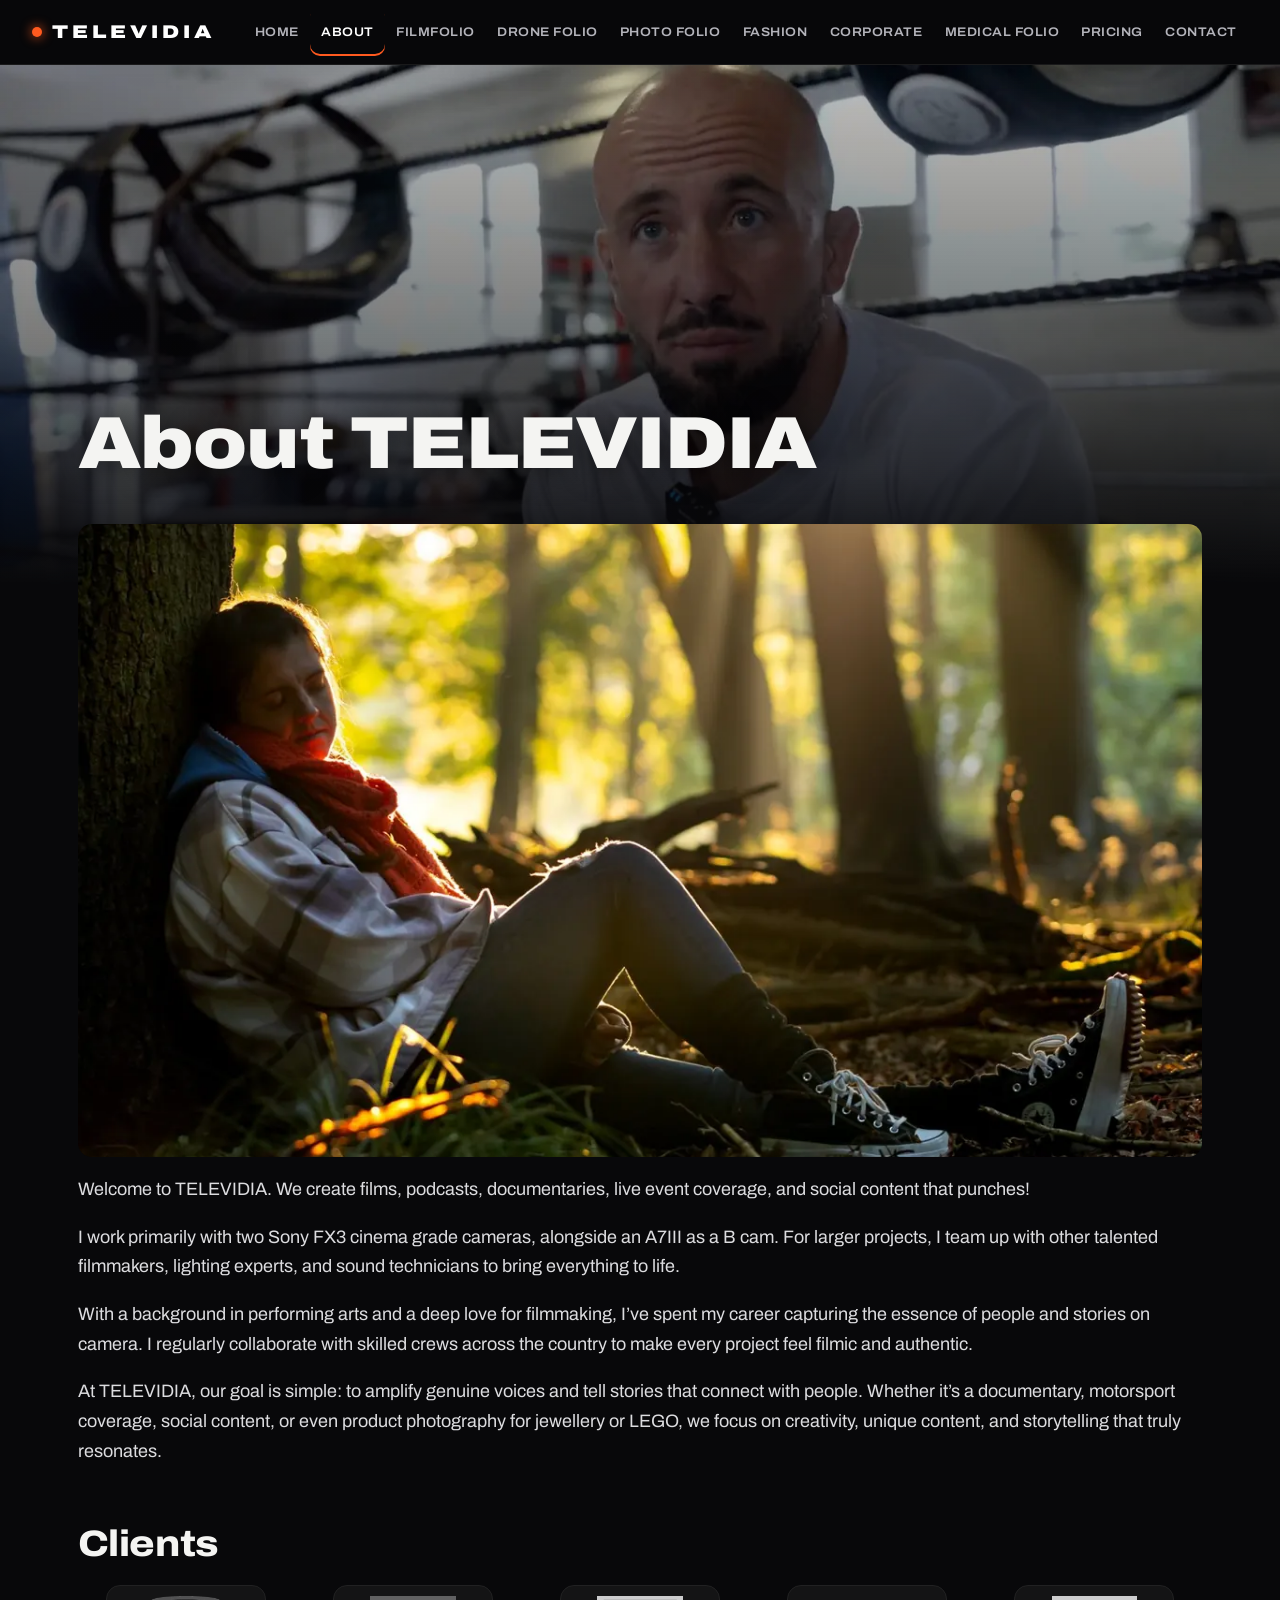
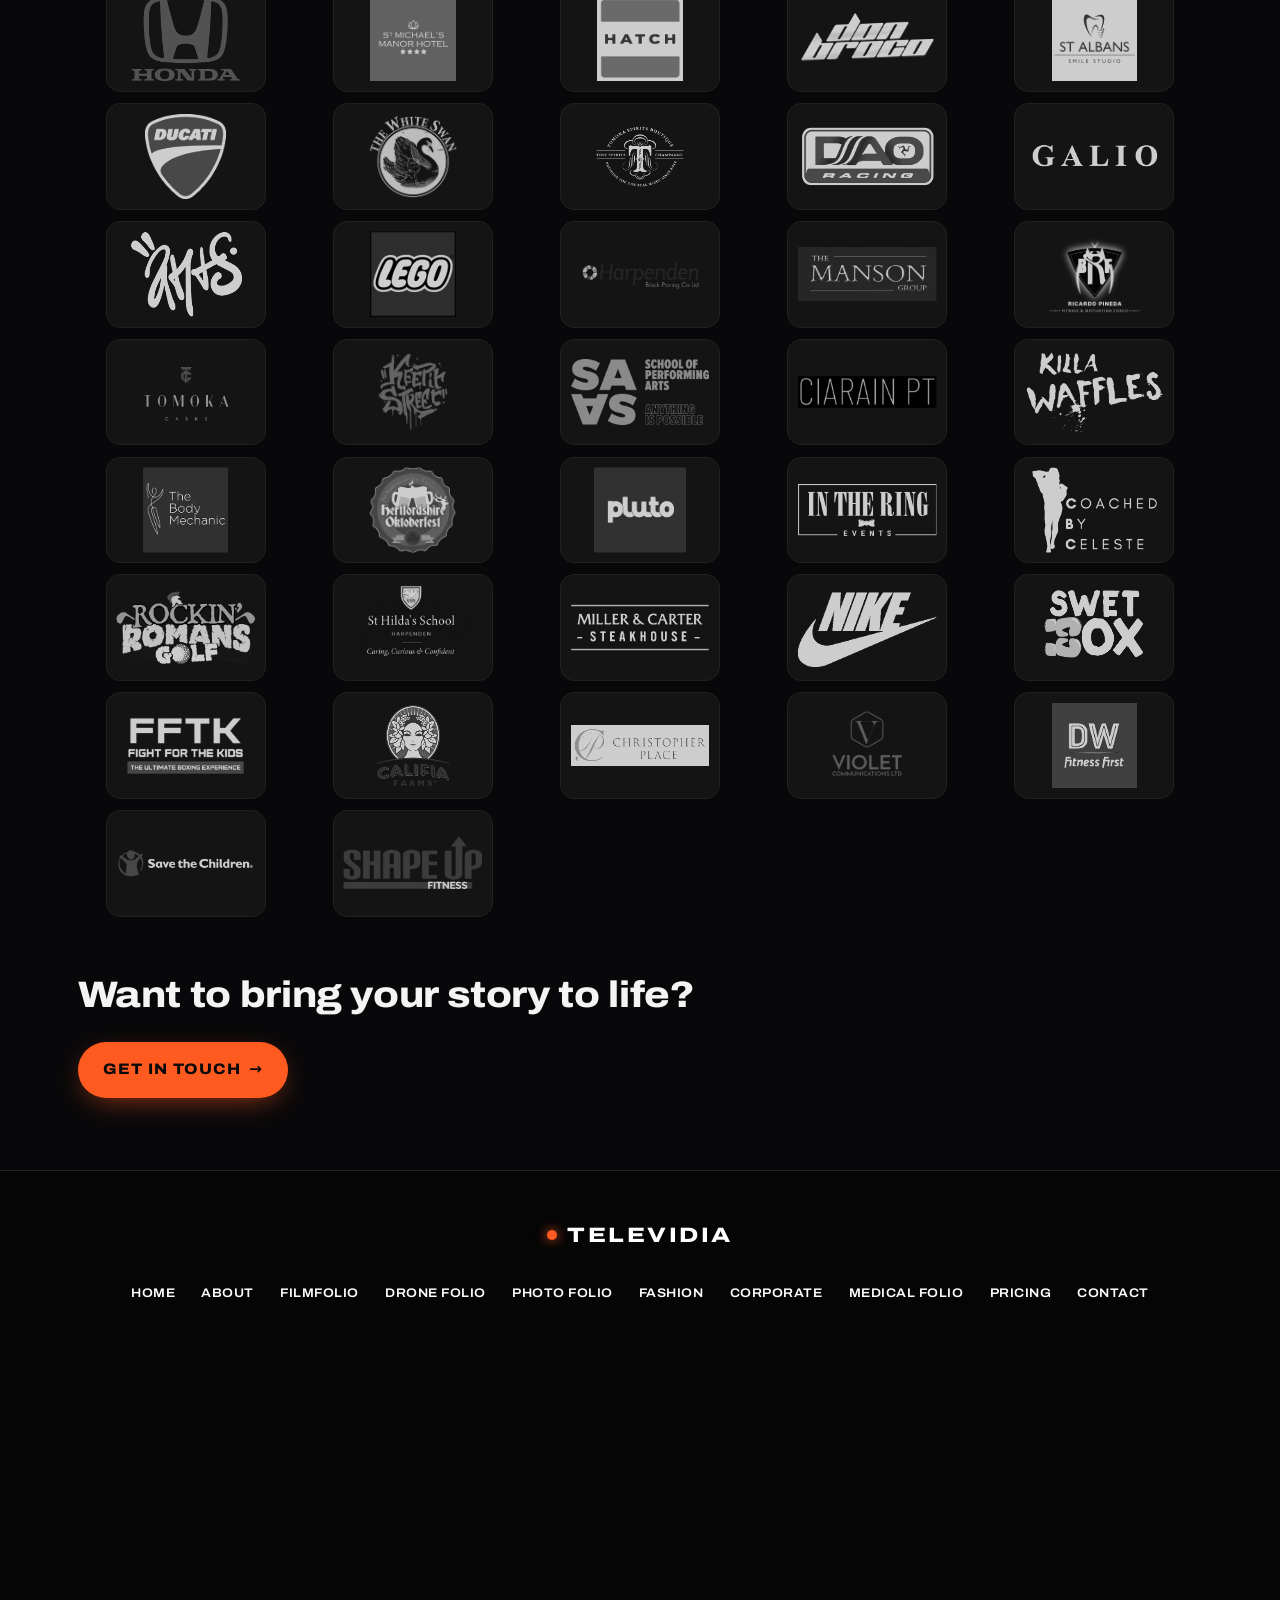
==== commit 2644236c: "Round 8: phone uses portrait still, solid chevron cue on all sizes, hero pauses while film modal ope" ====
--- a/about.html
+++ b/about.html
@@ -16,8 +16,9 @@
 <p class="social"><a href="https://www.instagram.com/televidia_uk/">Instagram</a><a href="https://www.linkedin.com/in/alastair-dell-41767b195/">LinkedIn</a></p>
 <p>Based in St Albans, Hertfordshire · Serving nationwide</p></footer>
 <script>
-(function(){var v=document.querySelector('.hero-vid');if(!v)return;var c=navigator.connection;if((c&&c.saveData)||matchMedia('(prefers-reduced-motion: reduce)').matches){v.remove();return}
-function go(){if(matchMedia('(max-width:699px)').matches){v.src=v.dataset.m}else{[[v.dataset.av1,'video/mp4; codecs="av01.0.08M.10"'],[v.dataset.d,'video/mp4; codecs="avc1.640028"']].forEach(function(x){var s=document.createElement('source');s.src=x[0];s.type=x[1];v.appendChild(s)});v.load()}v.muted=true;v.addEventListener('playing',function(){v.classList.add('on')},{once:true});var p=v.play();if(p&&p.catch)p.catch(function(){v.remove()})}
+(function(){var v=document.querySelector('.hero-vid');if(!v)return;var c=navigator.connection;if((c&&c.saveData)||matchMedia('(prefers-reduced-motion: reduce)').matches||matchMedia('(max-width:699px)').matches){v.remove();return}
+function lb(){return document.body.classList.contains('lb-open')}v.addEventListener('play',function(){if(lb())v.pause()});
+function go(){if(!v.isConnected)return;{[[v.dataset.av1,'video/mp4; codecs="av01.0.08M.10"'],[v.dataset.d,'video/mp4; codecs="avc1.640028"']].forEach(function(x){var s=document.createElement('source');s.src=x[0];s.type=x[1];v.appendChild(s)});v.load()}v.muted=true;v.addEventListener('playing',function(){v.classList.add('on')},{once:true});if(lb())return;var p=v.play();if(p&&p.catch)p.catch(function(){v.remove()})}
 function idle(){'requestIdleCallback' in window?requestIdleCallback(go,{timeout:2000}):setTimeout(go,300)}
 document.readyState==='complete'?idle():addEventListener('load',idle,{once:true})})();
 document.querySelector('.menu-btn').onclick=function(){var o=document.body.classList.toggle('nav-open');this.setAttribute('aria-expanded',o)};
@@ -27,7 +28,7 @@
 document.querySelectorAll('button.play').forEach(function(b){b.addEventListener('click',function(){var v=document.createElement('video');v.controls=true;v.playsInline=true;v.autoplay=true;v.poster=b.querySelector('img').src;v.setAttribute('aria-label',b.getAttribute('aria-label').replace('Play film: ',''));
 attach(v,b.dataset.hls);b.replaceWith(v);v.focus();v.play&&v.play().catch(function(){})})});
 document.querySelectorAll('.watch').forEach(function(b){b.addEventListener('click',function(){var hv=document.querySelector('.hero-vid');hv&&hv.pause();var d=document.createElement('div');d.className='lb';d.setAttribute('role','dialog');d.setAttribute('aria-modal','true');d.setAttribute('aria-label',b.dataset.title);var c=document.createElement('button');c.type='button';c.className='lb-x';c.setAttribute('aria-label','Close film');c.textContent='×';var v=document.createElement('video');v.controls=true;v.playsInline=true;v.autoplay=true;v.setAttribute('aria-label',b.dataset.title);d.appendChild(v);d.appendChild(c);document.body.appendChild(d);document.body.classList.add('lb-open');
-function close(){if(!d.parentNode)return;v.pause();v._h&&v._h.destroy();d.remove();document.body.classList.remove('lb-open');document.removeEventListener('keydown',k);if(document.fullscreenElement)document.exitFullscreen().catch(function(){});hv&&hv.play().catch(function(){});b.focus()}
+function close(){if(!d.parentNode)return;v.pause();v._h&&v._h.destroy();d.remove();document.body.classList.remove('lb-open');document.removeEventListener('keydown',k);if(document.fullscreenElement)document.exitFullscreen().catch(function(){});if(hv&&hv.isConnected&&hv.querySelector('source'))hv.play().catch(function(){});b.focus()}
 function k(e){if(e.key==='Escape')close()}
 c.onclick=close;document.addEventListener('keydown',k);document.addEventListener('fullscreenchange',function f(){if(!document.fullscreenElement){document.removeEventListener('fullscreenchange',f);close()}});
 attach(v,b.dataset.hls);if(d.requestFullscreen)d.requestFullscreen().catch(function(){});c.focus();v.play().catch(function(){})})});
--- a/style.css
+++ b/style.css
@@ -150,3 +150,8 @@
 .dgrid .card>p.cl{display:-webkit-box;-webkit-line-clamp:3;-webkit-box-orient:vertical;overflow:hidden}
 .dgrid .more{min-height:44px;min-width:44px;padding:0 .2rem;background:none;border:0;color:var(--acc2);font:inherit;font-weight:700;letter-spacing:.06em;text-transform:uppercase;font-size:.8rem;cursor:pointer;align-self:flex-start}
 .dgrid .more:focus-visible{outline:2px solid var(--acc);outline-offset:2px}
+
+.hero .cue{opacity:1}.hero .cue span{width:14px;height:14px;margin-top:8px;border-radius:0;background:none;border-right:2.5px solid #fff;border-bottom:2.5px solid #fff;transform:rotate(45deg);animation:cue2 2s ease-in-out infinite;filter:drop-shadow(0 1px 3px rgba(0,0,0,.6))}
+@keyframes cue2{0%,100%{transform:translateY(0) rotate(45deg)}50%{transform:translateY(7px) rotate(45deg)}}
+@media(prefers-reduced-motion:reduce){.hero .cue span{animation:none}}
+@media(max-width:699px){.hero{padding-bottom:3.6rem}.hero .cue{display:flex;bottom:.3rem}}
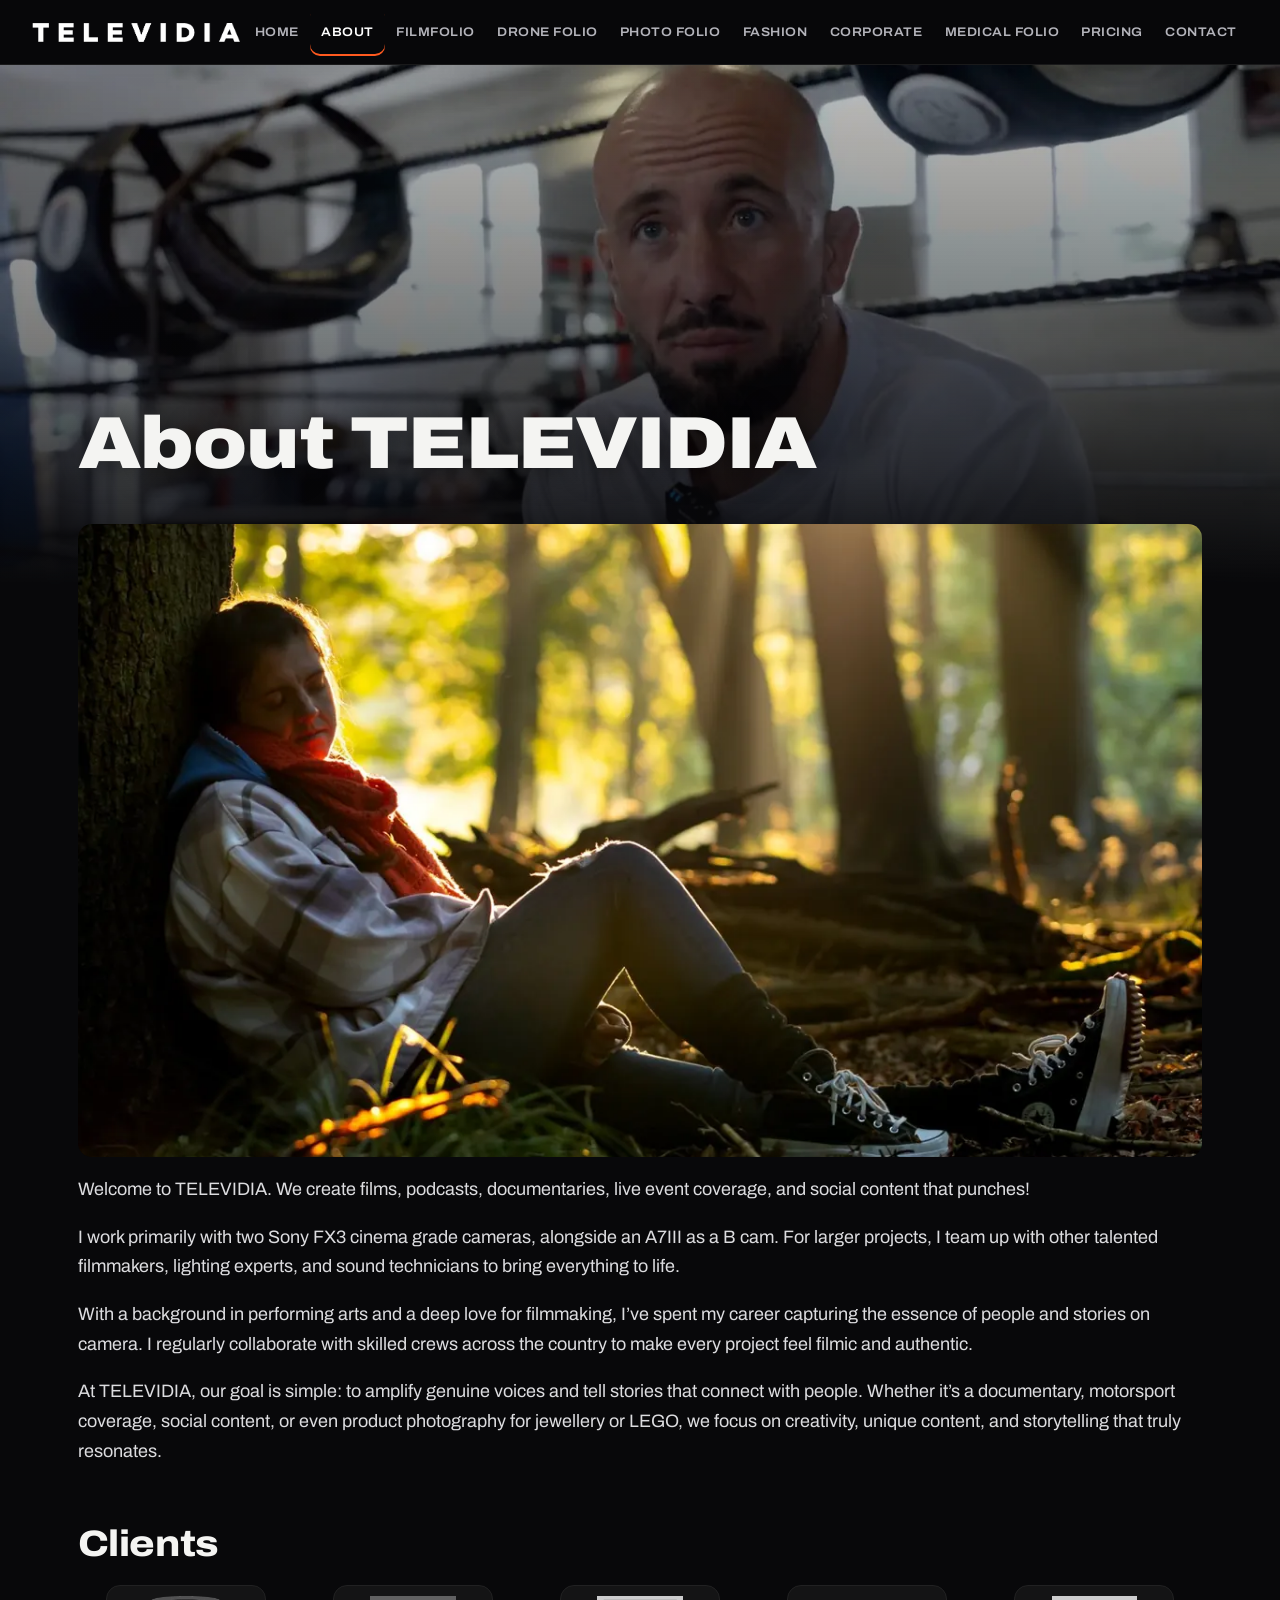
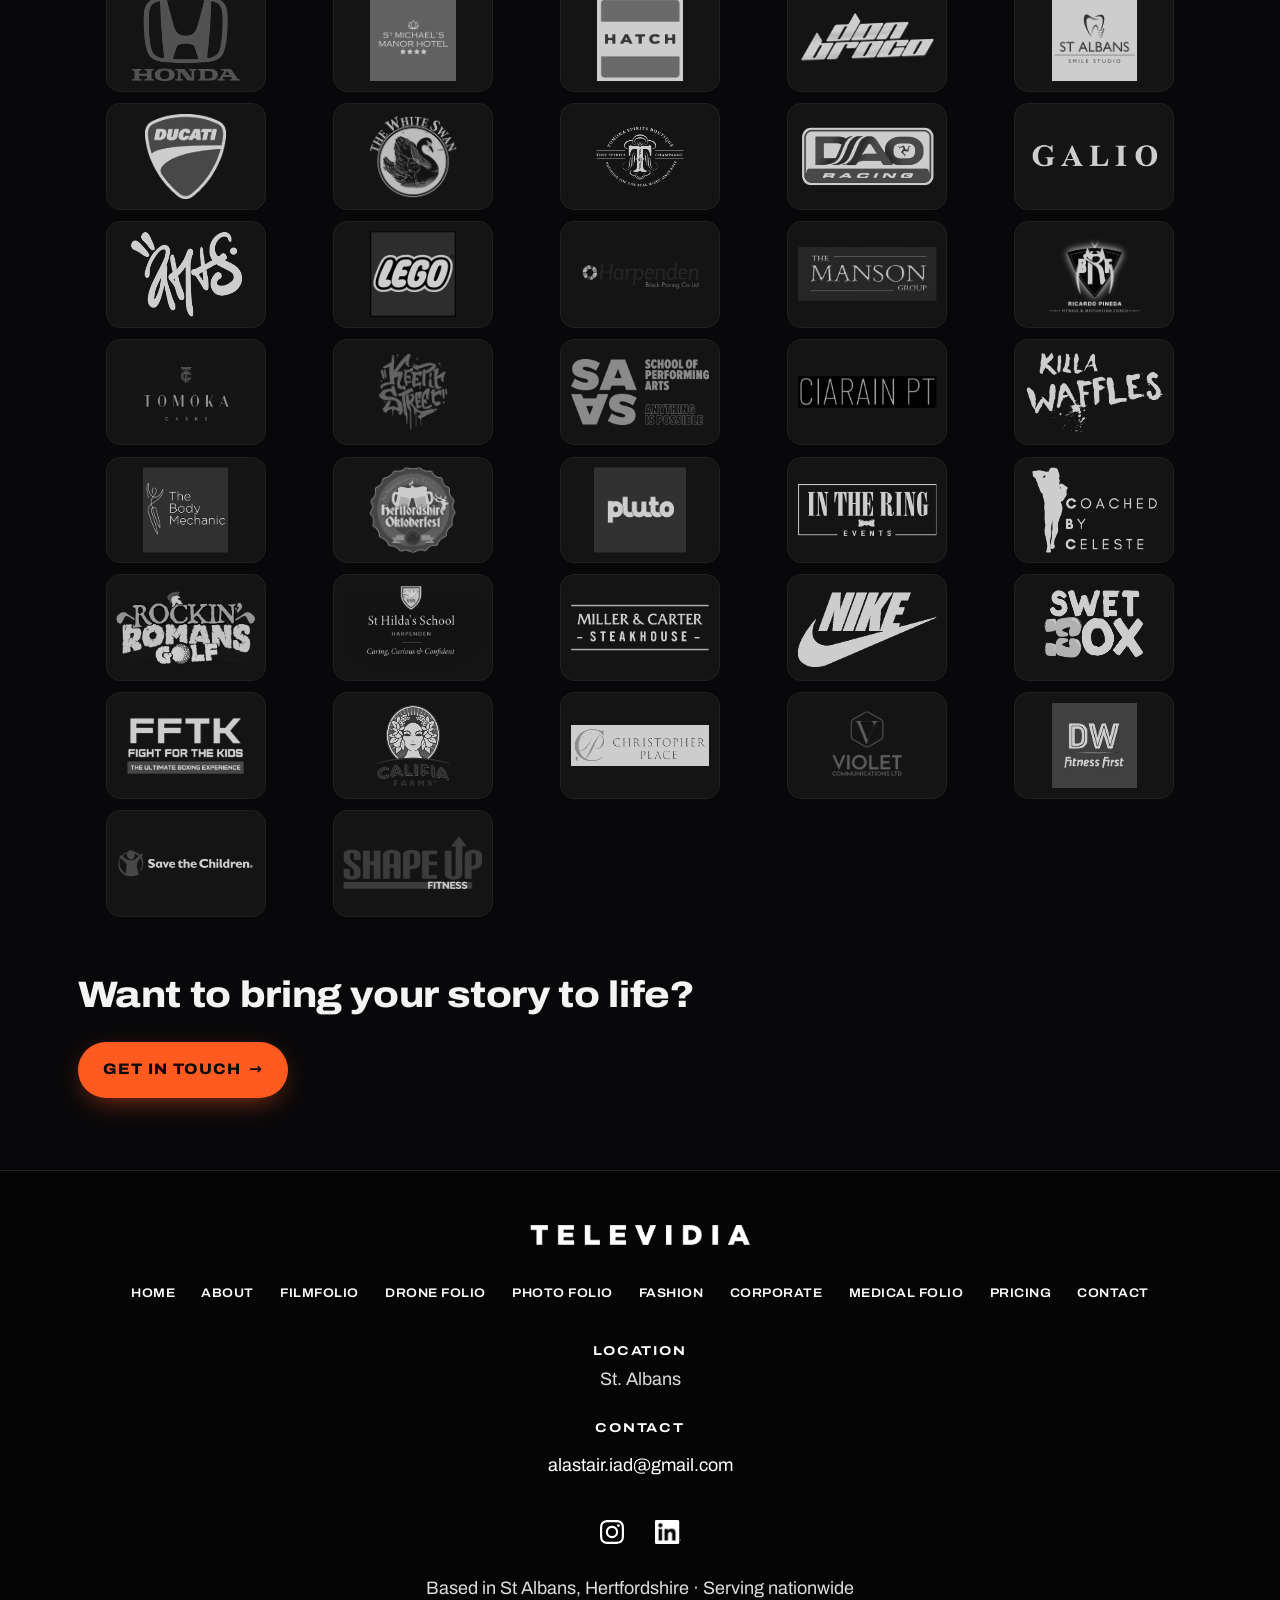
==== commit aa5c80ac: "Brand: Televidia's own logo (header, footer) and icon (favicon) from televidia.com; official Instagr" ====
--- a/about.html
+++ b/about.html
@@ -3,8 +3,8 @@
 <meta name="viewport" content="width=device-width,initial-scale=1">
 <meta name="robots" content="noindex,nofollow">
 <title>About | TELEVIDIA</title><meta name="description" content="Welcome to TELEVIDIA. We create films, podcasts, documentaries, live event coverage, and social content that punches!">
-<link rel="preload" href="fonts/archivo-var-latin.woff2" as="font" type="font/woff2" crossorigin><link rel="icon" href="favicon.svg" type="image/svg+xml"><link rel="icon" href="favicon.ico" sizes="32x32"><link rel="apple-touch-icon" href="apple-touch-icon.png"><meta name="theme-color" content="#08080a"><link rel="stylesheet" href="style.css"></head><body>
-<header><a class="logo" href="index.html">TELEVIDIA</a><button class="menu-btn" aria-expanded="false" aria-controls="nav">Menu</button><nav id="nav"><a href="index.html">Home</a><a href="about.html" aria-current=page>About</a><a href="filmfolio.html">Filmfolio</a><a href="dronefolio.html">Drone Folio</a><a href="photofolio.html">Photo Folio</a><a href="fashion.html">Fashion</a><a href="corporate.html">Corporate</a><a href="medical.html">Medical Folio</a><a href="pricing.html">Pricing</a><a href="contact.html">Contact</a></nav></header>
+<link rel="preload" href="fonts/archivo-var-latin.woff2" as="font" type="font/woff2" crossorigin><link rel="icon" href="img/brand/televidia-icon-144.png" type="image/png" sizes="144x144"><link rel="apple-touch-icon" href="img/brand/televidia-icon-144.png"><meta name="theme-color" content="#08080a"><link rel="stylesheet" href="style.css"></head><body>
+<header><a class="logo" href="index.html" aria-label="TELEVIDIA home"><img src="img/brand/televidia-logo-white.png" alt="" width="2237" height="204"></a><button class="menu-btn" aria-expanded="false" aria-controls="nav">Menu</button><nav id="nav"><a href="index.html">Home</a><a href="about.html" aria-current=page>About</a><a href="filmfolio.html">Filmfolio</a><a href="dronefolio.html">Drone Folio</a><a href="photofolio.html">Photo Folio</a><a href="fashion.html">Fashion</a><a href="corporate.html">Corporate</a><a href="medical.html">Medical Folio</a><a href="pricing.html">Pricing</a><a href="contact.html">Contact</a></nav></header>
 <div class="banner" aria-hidden="true"><img src="img/h/2c492add-960.webp" srcset="img/h/2c492add-960.webp 960w, img/h/2c492add-1600.webp 1600w, img/h/2c492add-2400.webp 2400w" sizes="100vw" alt="" fetchpriority="high" data-parallax></div><main class="has-banner"><h1>About TELEVIDIA</h1><img src="img/kirstie-forest-glow-a6a9.webp" alt="Filming in a forest at golden hour" loading="lazy">
 <p>Welcome to TELEVIDIA. We create films, podcasts, documentaries, live event coverage, and social content that punches!</p>
 <p>I work primarily with two Sony FX3 cinema grade cameras, alongside an A7III as a B cam. For larger projects, I team up with other talented filmmakers, lighting experts, and sound technicians to bring everything to life.</p>
@@ -12,8 +12,8 @@
 <p>At TELEVIDIA, our goal is simple: to amplify genuine voices and tell stories that connect with people. Whether it’s a documentary, motorsport coverage, social content, or even product photography for jewellery or LEGO, we focus on creativity, unique content, and storytelling that truly resonates.</p>
 <h2>Clients</h2><ul class="logos"><li><img src="img/honda-77a0.webp" alt="Honda" loading="lazy"></li><li><img src="img/st-michaels-manor-logo-design-grey-1301.webp" alt="St Michael's Manor" loading="lazy"></li><li><img src="img/hatch-logo-hq-9974.webp" alt="Hatch" loading="lazy"></li><li><img src="img/don-broco-0eba.webp" alt="Don Broco" loading="lazy"></li><li><img src="img/logo-square-3a2a.webp" alt="St Albans Smile Studio" loading="lazy"></li><li><img src="img/ducati-red-logo-01ae.webp" alt="Ducati" loading="lazy"></li><li><img src="img/the-white-swan-logo-white-4357.webp" alt="The White Swan" loading="lazy"></li><li><img src="img/tomoka-logo-1-white-d1e8.webp" alt="Tomoka Spirits Boutique" loading="lazy"></li><li><img src="img/dao-8740.webp" alt="DAO" loading="lazy"></li><li><img src="img/galio-logo-8222.webp" alt="Galio" loading="lazy"></li><li><img src="img/ants-6953.webp" alt="Ants" loading="lazy"></li><li><img src="img/lego-logo-svg-f697.webp" alt="LEGO" loading="lazy"></li><li><img src="img/hbp-logo-png-1872.webp" alt="Harpenden Block Paving Co Ltd" loading="lazy"></li><li><img src="img/manson-1736.webp" alt="The Manson Group" loading="lazy"></li><li><img src="img/big-ric-logo-w-text-816b.webp" alt="Big Ric" loading="lazy"></li><li><img src="img/tomoka-casks-logo-gold-b59b.webp" alt="Tomoka Casks" loading="lazy"></li><li><img src="img/logo-orange-d9fa.webp" alt="Keep It Street" loading="lazy"></li><li><img src="img/sasa-logo-inline-tag-rgb-11ef.webp" alt="SASA" loading="lazy"></li><li><img src="img/ciarain-pt-b653.webp" alt="Ciarain PT" loading="lazy"></li><li><img src="img/logo-kw-white-92c4.webp" alt="Killa Waffles" loading="lazy"></li><li><img src="img/body-mechanic-73d5.webp" alt="The Body Mechanic" loading="lazy"></li><li><img src="img/hertfordshire-oktoberfest-logo-b2d7.webp" alt="Hertfordshire Oktoberfest" loading="lazy"></li><li><img src="img/pluto-logo-88c6.webp" alt="Pluto" loading="lazy"></li><li><img src="img/in-the-ring-events-png-3d65.webp" alt="In The Ring Events" loading="lazy"></li><li><img src="img/coached-by-celeste-white-62f1.webp" alt="Coached by Celeste" loading="lazy"></li><li><img src="img/rockin-romans-logo-4263.webp" alt="Rockin Romans" loading="lazy"></li><li><img src="img/saint-hildas-logo-png-fdf5.webp" alt="St Hilda's School Harpenden" loading="lazy"></li><li><img src="img/miller-carter-logo-9831.webp" alt="Miller &amp; Carter" loading="lazy"></li><li><img src="img/nike-wht-ddf3.webp" alt="Nike" loading="lazy"></li><li><img src="img/swetbox-logo-white-5d89.webp" alt="Swetbox" loading="lazy"></li><li><img src="img/fftk-logo-motto-new-994c.webp" alt="FFTK Fight for the Kids" loading="lazy"></li><li><img src="img/califia-a22a.webp" alt="Califia" loading="lazy"></li><li><img src="img/cp-logo-d525.webp" alt="Christopher Place" loading="lazy"></li><li><img src="img/violet-communications-unfilled-logo-67c5.webp" alt="Violet Communications" loading="lazy"></li><li><img src="img/dwfitness-png-b552.webp" alt="DW Fitness First" loading="lazy"></li><li><img src="img/stclogo-cd1c.webp" alt="Save the Children" loading="lazy"></li><li><img src="img/shape-up-fitness-logo-0ead.webp" alt="Shape Up Fitness" loading="lazy"></li></ul>
 <h2>Want to bring your story to life?</h2><p class="ctas"><a class="btn" href="contact.html">Get in touch</a></p></main>
-<footer><a class="logo flogo" href="index.html">TELEVIDIA</a><nav class="fnav" aria-label="Footer"><a href="index.html">Home</a><a href="about.html">About</a><a href="filmfolio.html">Filmfolio</a><a href="dronefolio.html">Drone Folio</a><a href="photofolio.html">Photo Folio</a><a href="fashion.html">Fashion</a><a href="corporate.html">Corporate</a><a href="medical.html">Medical Folio</a><a href="pricing.html">Pricing</a><a href="contact.html">Contact</a></nav><p><strong>Location</strong><br>St. Albans</p><p><strong>Contact</strong><br><a href="mailto:alastair.iad@gmail.com">alastair.iad@gmail.com</a></p>
-<p class="social"><a href="https://www.instagram.com/televidia_uk/">Instagram</a><a href="https://www.linkedin.com/in/alastair-dell-41767b195/">LinkedIn</a></p>
+<footer><a class="logo flogo" href="index.html" aria-label="TELEVIDIA home"><img src="img/brand/televidia-logo-white.png" alt="" width="2237" height="204"></a><nav class="fnav" aria-label="Footer"><a href="index.html">Home</a><a href="about.html">About</a><a href="filmfolio.html">Filmfolio</a><a href="dronefolio.html">Drone Folio</a><a href="photofolio.html">Photo Folio</a><a href="fashion.html">Fashion</a><a href="corporate.html">Corporate</a><a href="medical.html">Medical Folio</a><a href="pricing.html">Pricing</a><a href="contact.html">Contact</a></nav><p><strong>Location</strong><br>St. Albans</p><p><strong>Contact</strong><br><a href="mailto:alastair.iad@gmail.com">alastair.iad@gmail.com</a></p>
+<p class="social"><a class="si" href="http://instagram.com/televidia_uk?igsh=c29pOXV1czVrY2I0" aria-label="TELEVIDIA on Instagram" rel="noopener"><img class="si-ig" src="img/brand/instagram-glyph-white.svg" alt="" width="24" height="24"></a><a class="si" href="https://www.linkedin.com/in/alastair-dell-41767b195/?isSelfProfile=true" aria-label="TELEVIDIA on LinkedIn" rel="noopener"><img class="si-li" src="img/brand/linkedin-inbug-white.png" alt="" width="26" height="24"></a></p>
 <p>Based in St Albans, Hertfordshire · Serving nationwide</p></footer>
 <script>
 (function(){var v=document.querySelector('.hero-vid');if(!v)return;var c=navigator.connection;if((c&&c.saveData)||matchMedia('(prefers-reduced-motion: reduce)').matches||matchMedia('(max-width:699px)').matches){v.remove();return}
--- a/style.css
+++ b/style.css
@@ -155,3 +155,19 @@
 @keyframes cue2{0%,100%{transform:translateY(0) rotate(45deg)}50%{transform:translateY(7px) rotate(45deg)}}
 @media(prefers-reduced-motion:reduce){.hero .cue span{animation:none}}
 @media(max-width:699px){.hero{padding-bottom:3.6rem}.hero .cue{display:flex;bottom:.3rem}}
+
+/* r10: phone hero shows the whole bike above the headline; more room above the chevron on desktop */
+@media(max-width:699px){.hero{--ph:calc(100vw*1010/1170);min-height:0;justify-content:flex-start;padding-top:calc(var(--ph)*.86)}
+.hero .hero-img{top:0;bottom:auto;height:var(--ph);aspect-ratio:auto;object-position:50% 50%}
+.hero::before{background:linear-gradient(180deg,transparent 0,transparent calc(var(--ph)*.62),rgba(8,8,10,.85) calc(var(--ph)*.86),var(--bg) var(--ph),var(--bg) 100%)!important}}
+@media(min-width:700px){.hero{padding-bottom:calc(2.5rem + 16px)}}
+/* r10: Televidia's own logo, favicon and official social icons */
+.logo::before{content:none}
+.logo img{display:block;height:17px;width:auto;max-width:none;border-radius:0}
+footer .flogo img{height:20px}
+@media(min-width:700px){.logo img{height:19px}}
+.social{align-items:center}
+.social .si{width:48px;height:48px;min-width:44px;min-height:44px;padding:0;display:inline-flex;align-items:center;justify-content:center;border-radius:50%}
+.si img,.sbtn img{display:block;border-radius:0;max-width:none}
+.si-ig{width:24px;height:24px}.si-li{width:auto;height:24px}
+.sbtn{gap:.65rem}.sbtn img{height:22px;width:auto}
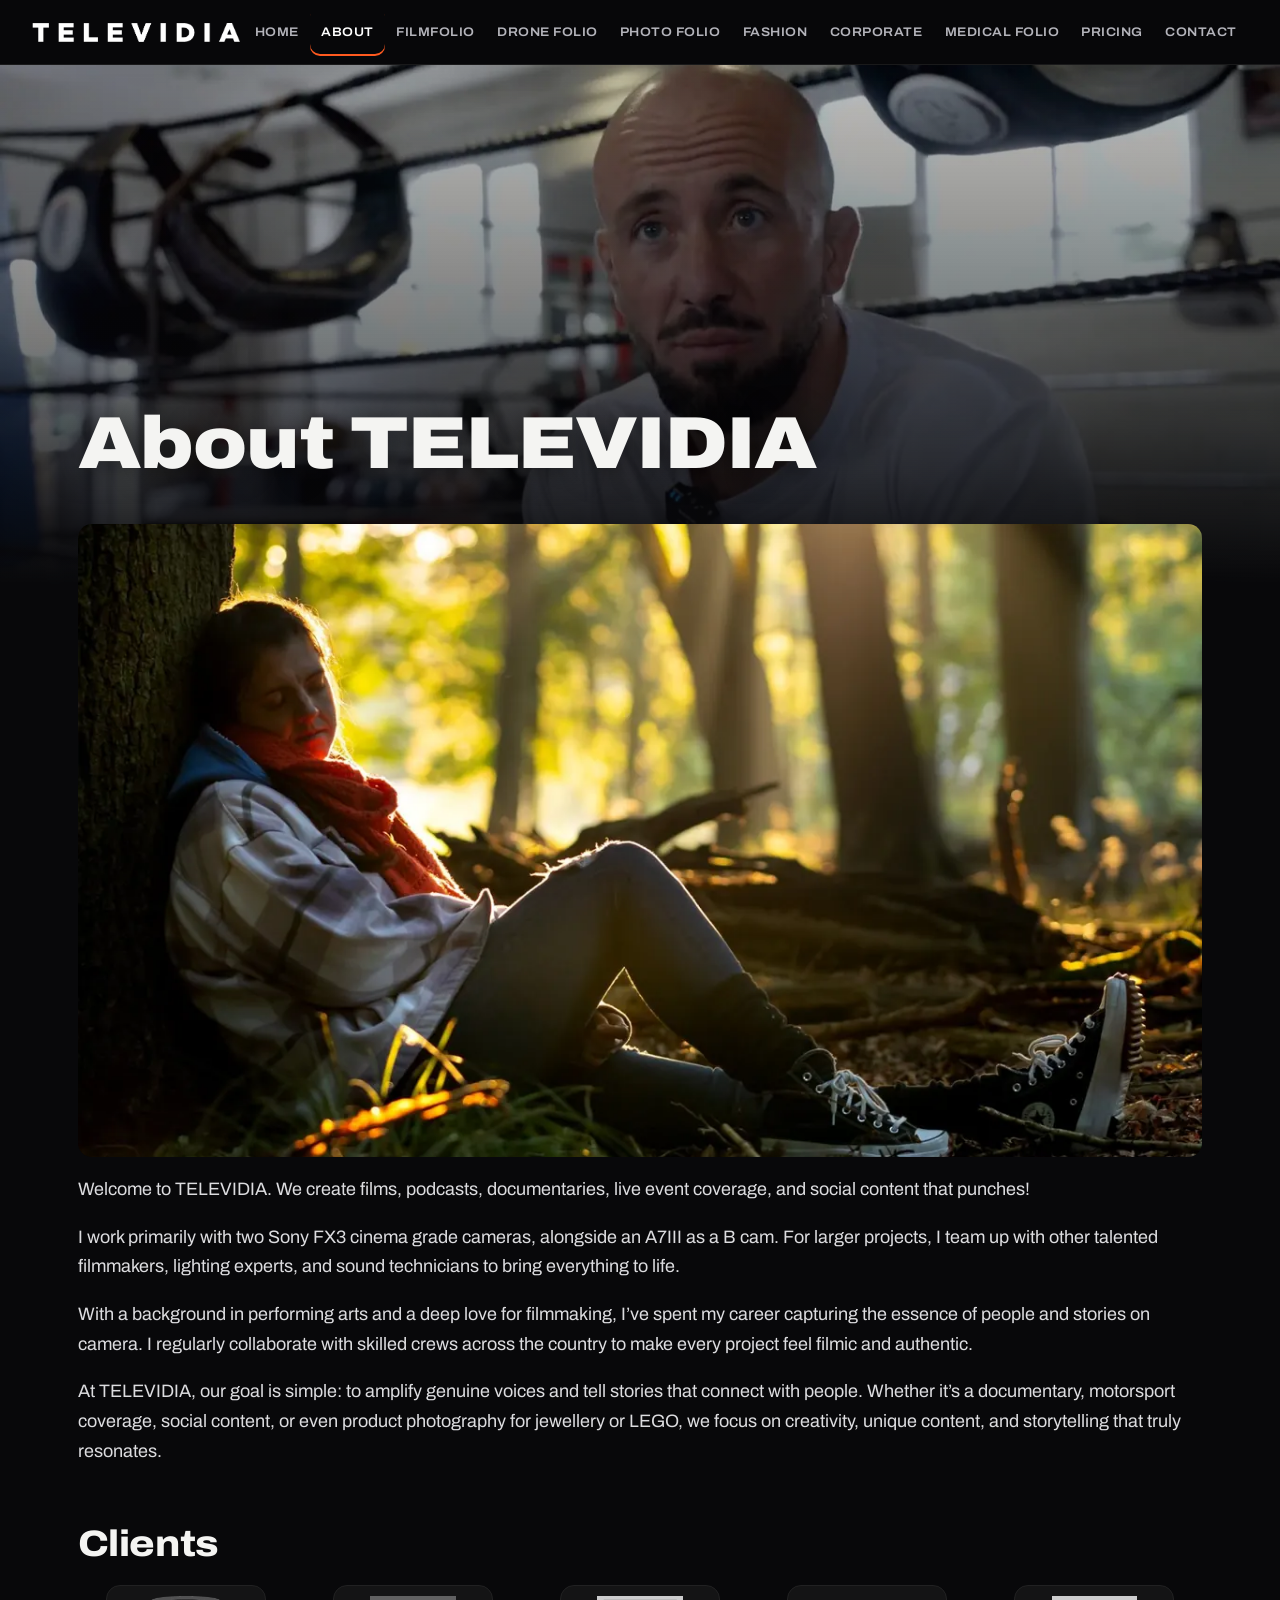
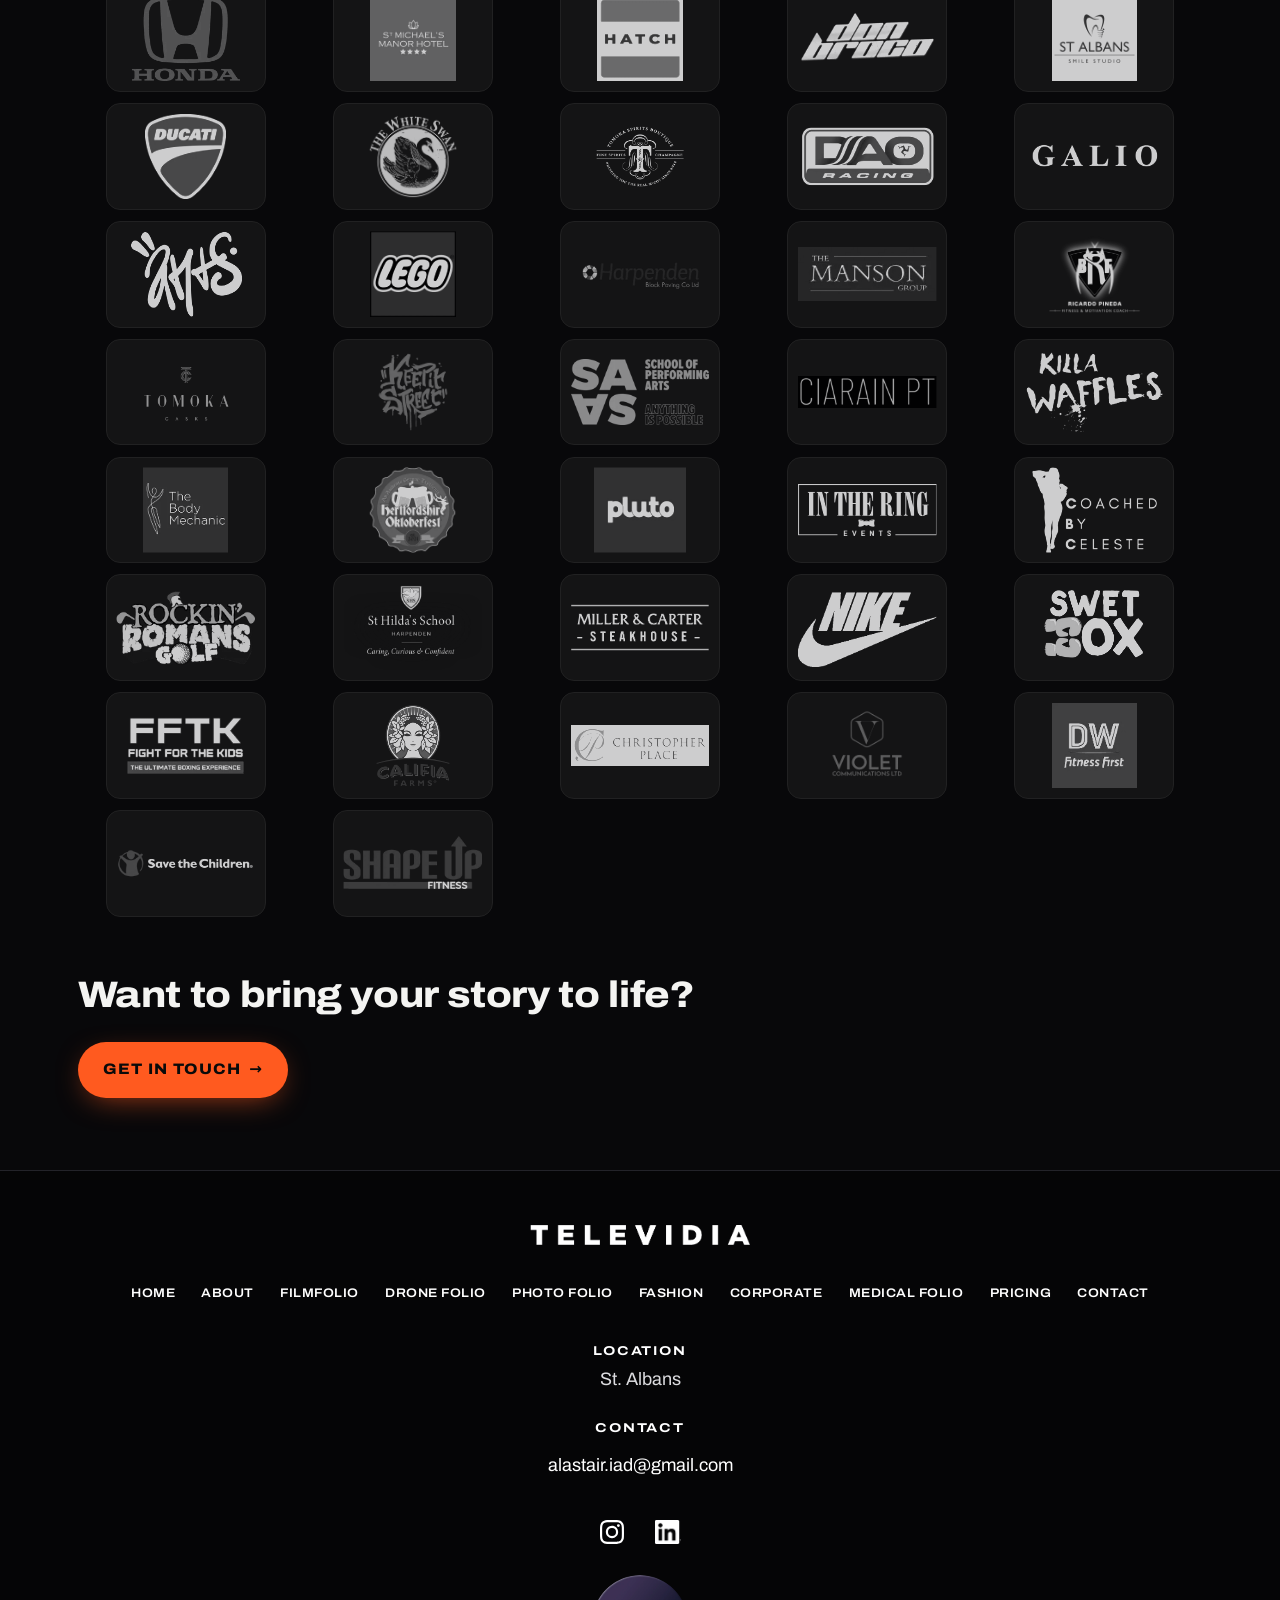
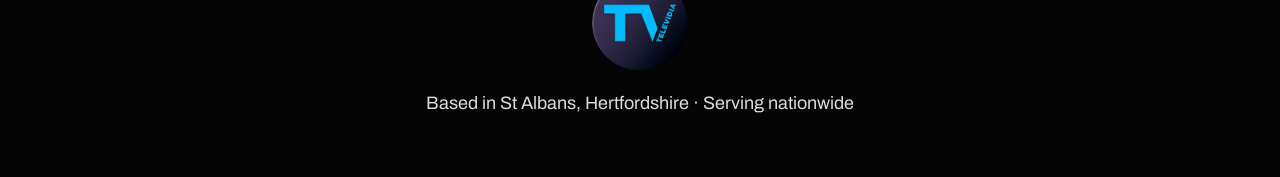
==== commit df610585: "Televidia TV badge (original file from televidia.com) in footer, contact card, favicon and apple-tou" ====
--- a/about.html
+++ b/about.html
@@ -3,7 +3,7 @@
 <meta name="viewport" content="width=device-width,initial-scale=1">
 <meta name="robots" content="noindex,nofollow">
 <title>About | TELEVIDIA</title><meta name="description" content="Welcome to TELEVIDIA. We create films, podcasts, documentaries, live event coverage, and social content that punches!">
-<link rel="preload" href="fonts/archivo-var-latin.woff2" as="font" type="font/woff2" crossorigin><link rel="icon" href="img/brand/televidia-icon-144.png" type="image/png" sizes="144x144"><link rel="apple-touch-icon" href="img/brand/televidia-icon-144.png"><meta name="theme-color" content="#08080a"><link rel="stylesheet" href="style.css"></head><body>
+<link rel="preload" href="fonts/archivo-var-latin.woff2" as="font" type="font/woff2" crossorigin><link rel="icon" href="favicon-32.png" type="image/png" sizes="32x32"><link rel="icon" href="icon-192.png" type="image/png" sizes="192x192"><link rel="apple-touch-icon" href="apple-touch-icon.png" sizes="180x180"><meta name="theme-color" content="#08080a"><link rel="stylesheet" href="style.css"></head><body>
 <header><a class="logo" href="index.html" aria-label="TELEVIDIA home"><img src="img/brand/televidia-logo-white.png" alt="" width="2237" height="204"></a><button class="menu-btn" aria-expanded="false" aria-controls="nav">Menu</button><nav id="nav"><a href="index.html">Home</a><a href="about.html" aria-current=page>About</a><a href="filmfolio.html">Filmfolio</a><a href="dronefolio.html">Drone Folio</a><a href="photofolio.html">Photo Folio</a><a href="fashion.html">Fashion</a><a href="corporate.html">Corporate</a><a href="medical.html">Medical Folio</a><a href="pricing.html">Pricing</a><a href="contact.html">Contact</a></nav></header>
 <div class="banner" aria-hidden="true"><img src="img/h/2c492add-960.webp" srcset="img/h/2c492add-960.webp 960w, img/h/2c492add-1600.webp 1600w, img/h/2c492add-2400.webp 2400w" sizes="100vw" alt="" fetchpriority="high" data-parallax></div><main class="has-banner"><h1>About TELEVIDIA</h1><img src="img/kirstie-forest-glow-a6a9.webp" alt="Filming in a forest at golden hour" loading="lazy">
 <p>Welcome to TELEVIDIA. We create films, podcasts, documentaries, live event coverage, and social content that punches!</p>
@@ -13,8 +13,8 @@
 <h2>Clients</h2><ul class="logos"><li><img src="img/honda-77a0.webp" alt="Honda" loading="lazy"></li><li><img src="img/st-michaels-manor-logo-design-grey-1301.webp" alt="St Michael's Manor" loading="lazy"></li><li><img src="img/hatch-logo-hq-9974.webp" alt="Hatch" loading="lazy"></li><li><img src="img/don-broco-0eba.webp" alt="Don Broco" loading="lazy"></li><li><img src="img/logo-square-3a2a.webp" alt="St Albans Smile Studio" loading="lazy"></li><li><img src="img/ducati-red-logo-01ae.webp" alt="Ducati" loading="lazy"></li><li><img src="img/the-white-swan-logo-white-4357.webp" alt="The White Swan" loading="lazy"></li><li><img src="img/tomoka-logo-1-white-d1e8.webp" alt="Tomoka Spirits Boutique" loading="lazy"></li><li><img src="img/dao-8740.webp" alt="DAO" loading="lazy"></li><li><img src="img/galio-logo-8222.webp" alt="Galio" loading="lazy"></li><li><img src="img/ants-6953.webp" alt="Ants" loading="lazy"></li><li><img src="img/lego-logo-svg-f697.webp" alt="LEGO" loading="lazy"></li><li><img src="img/hbp-logo-png-1872.webp" alt="Harpenden Block Paving Co Ltd" loading="lazy"></li><li><img src="img/manson-1736.webp" alt="The Manson Group" loading="lazy"></li><li><img src="img/big-ric-logo-w-text-816b.webp" alt="Big Ric" loading="lazy"></li><li><img src="img/tomoka-casks-logo-gold-b59b.webp" alt="Tomoka Casks" loading="lazy"></li><li><img src="img/logo-orange-d9fa.webp" alt="Keep It Street" loading="lazy"></li><li><img src="img/sasa-logo-inline-tag-rgb-11ef.webp" alt="SASA" loading="lazy"></li><li><img src="img/ciarain-pt-b653.webp" alt="Ciarain PT" loading="lazy"></li><li><img src="img/logo-kw-white-92c4.webp" alt="Killa Waffles" loading="lazy"></li><li><img src="img/body-mechanic-73d5.webp" alt="The Body Mechanic" loading="lazy"></li><li><img src="img/hertfordshire-oktoberfest-logo-b2d7.webp" alt="Hertfordshire Oktoberfest" loading="lazy"></li><li><img src="img/pluto-logo-88c6.webp" alt="Pluto" loading="lazy"></li><li><img src="img/in-the-ring-events-png-3d65.webp" alt="In The Ring Events" loading="lazy"></li><li><img src="img/coached-by-celeste-white-62f1.webp" alt="Coached by Celeste" loading="lazy"></li><li><img src="img/rockin-romans-logo-4263.webp" alt="Rockin Romans" loading="lazy"></li><li><img src="img/saint-hildas-logo-png-fdf5.webp" alt="St Hilda's School Harpenden" loading="lazy"></li><li><img src="img/miller-carter-logo-9831.webp" alt="Miller &amp; Carter" loading="lazy"></li><li><img src="img/nike-wht-ddf3.webp" alt="Nike" loading="lazy"></li><li><img src="img/swetbox-logo-white-5d89.webp" alt="Swetbox" loading="lazy"></li><li><img src="img/fftk-logo-motto-new-994c.webp" alt="FFTK Fight for the Kids" loading="lazy"></li><li><img src="img/califia-a22a.webp" alt="Califia" loading="lazy"></li><li><img src="img/cp-logo-d525.webp" alt="Christopher Place" loading="lazy"></li><li><img src="img/violet-communications-unfilled-logo-67c5.webp" alt="Violet Communications" loading="lazy"></li><li><img src="img/dwfitness-png-b552.webp" alt="DW Fitness First" loading="lazy"></li><li><img src="img/stclogo-cd1c.webp" alt="Save the Children" loading="lazy"></li><li><img src="img/shape-up-fitness-logo-0ead.webp" alt="Shape Up Fitness" loading="lazy"></li></ul>
 <h2>Want to bring your story to life?</h2><p class="ctas"><a class="btn" href="contact.html">Get in touch</a></p></main>
 <footer><a class="logo flogo" href="index.html" aria-label="TELEVIDIA home"><img src="img/brand/televidia-logo-white.png" alt="" width="2237" height="204"></a><nav class="fnav" aria-label="Footer"><a href="index.html">Home</a><a href="about.html">About</a><a href="filmfolio.html">Filmfolio</a><a href="dronefolio.html">Drone Folio</a><a href="photofolio.html">Photo Folio</a><a href="fashion.html">Fashion</a><a href="corporate.html">Corporate</a><a href="medical.html">Medical Folio</a><a href="pricing.html">Pricing</a><a href="contact.html">Contact</a></nav><p><strong>Location</strong><br>St. Albans</p><p><strong>Contact</strong><br><a href="mailto:alastair.iad@gmail.com">alastair.iad@gmail.com</a></p>
-<p class="social"><a class="si" href="http://instagram.com/televidia_uk?igsh=c29pOXV1czVrY2I0" aria-label="TELEVIDIA on Instagram" rel="noopener"><img class="si-ig" src="img/brand/instagram-glyph-white.svg" alt="" width="24" height="24"></a><a class="si" href="https://www.linkedin.com/in/alastair-dell-41767b195/?isSelfProfile=true" aria-label="TELEVIDIA on LinkedIn" rel="noopener"><img class="si-li" src="img/brand/linkedin-inbug-white.png" alt="" width="26" height="24"></a></p>
-<p>Based in St Albans, Hertfordshire · Serving nationwide</p></footer>
+<p class="social"><a class="si" href="https://instagram.com/televidia_uk" aria-label="TELEVIDIA on Instagram" rel="noopener"><img class="si-ig" src="img/brand/instagram-glyph-white.svg" alt="" width="24" height="24"></a><a class="si" href="https://www.linkedin.com/in/alastair-dell-41767b195/" aria-label="TELEVIDIA on LinkedIn" rel="noopener"><img class="si-li" src="img/brand/linkedin-inbug-white.png" alt="" width="26" height="24"></a></p>
+<img class="fbadge" src="img/brand/televidia-badge-480.webp" alt="TELEVIDIA" width="96" height="96" loading="lazy"><p>Based in St Albans, Hertfordshire · Serving nationwide</p></footer>
 <script>
 (function(){var v=document.querySelector('.hero-vid');if(!v)return;var c=navigator.connection;if((c&&c.saveData)||matchMedia('(prefers-reduced-motion: reduce)').matches||matchMedia('(max-width:699px)').matches){v.remove();return}
 function lb(){return document.body.classList.contains('lb-open')}v.addEventListener('play',function(){if(lb())v.pause()});
--- a/style.css
+++ b/style.css
@@ -171,3 +171,15 @@
 .si img,.sbtn img{display:block;border-radius:0;max-width:none}
 .si-ig{width:24px;height:24px}.si-li{width:auto;height:24px}
 .sbtn{gap:.65rem}.sbtn img{height:22px;width:auto}
+@media(min-width:700px){.hero .ctas{margin-bottom:1.25rem}}
+/* r11: Televidia badge, enquiry form */
+footer .fbadge{width:96px;height:96px;margin:1.2rem auto .4rem;border-radius:50%}
+.contact .cbadge{width:96px;height:96px;border-radius:50%;margin:0 0 .8rem}
+.enq{display:grid;gap:1rem;margin:0 0 1.5rem}.enq fieldset{border:0;padding:0;margin:0}.enq legend{padding:0;margin-bottom:.35rem;font-weight:700}
+.enq label{display:block;font-weight:700}.enq label>input,.enq label>textarea{display:block;margin-top:.35rem}.enq .two{display:grid;gap:1rem}.enq .two label{font-weight:400;color:var(--mut)}
+.enq .req{font-weight:400;color:var(--mut);font-size:.85em}
+.enq input,.enq textarea{font:inherit;color:var(--fg);background:#0b0b0e;border:1px solid var(--line);border-radius:10px;padding:.8rem .9rem;min-height:52px;width:100%;box-sizing:border-box;color-scheme:dark}
+.enq input:focus,.enq textarea:focus{border-color:var(--acc2);outline:none;box-shadow:0 0 0 3px rgba(255,176,0,.25)}
+.enq .btn{font-size:1.1rem;min-height:60px}.ferr{color:#ffb4a0;margin:0}
+.sent{padding:1rem 0 1.5rem}.sent h3{font-size:2rem;margin:0 0 .3rem}.sent:focus{outline:none}
+@media(min-width:700px){.enq .two{grid-template-columns:1fr 1fr}.contact .cbadge{float:right;width:120px;height:120px;margin:0 0 1rem 1rem}}
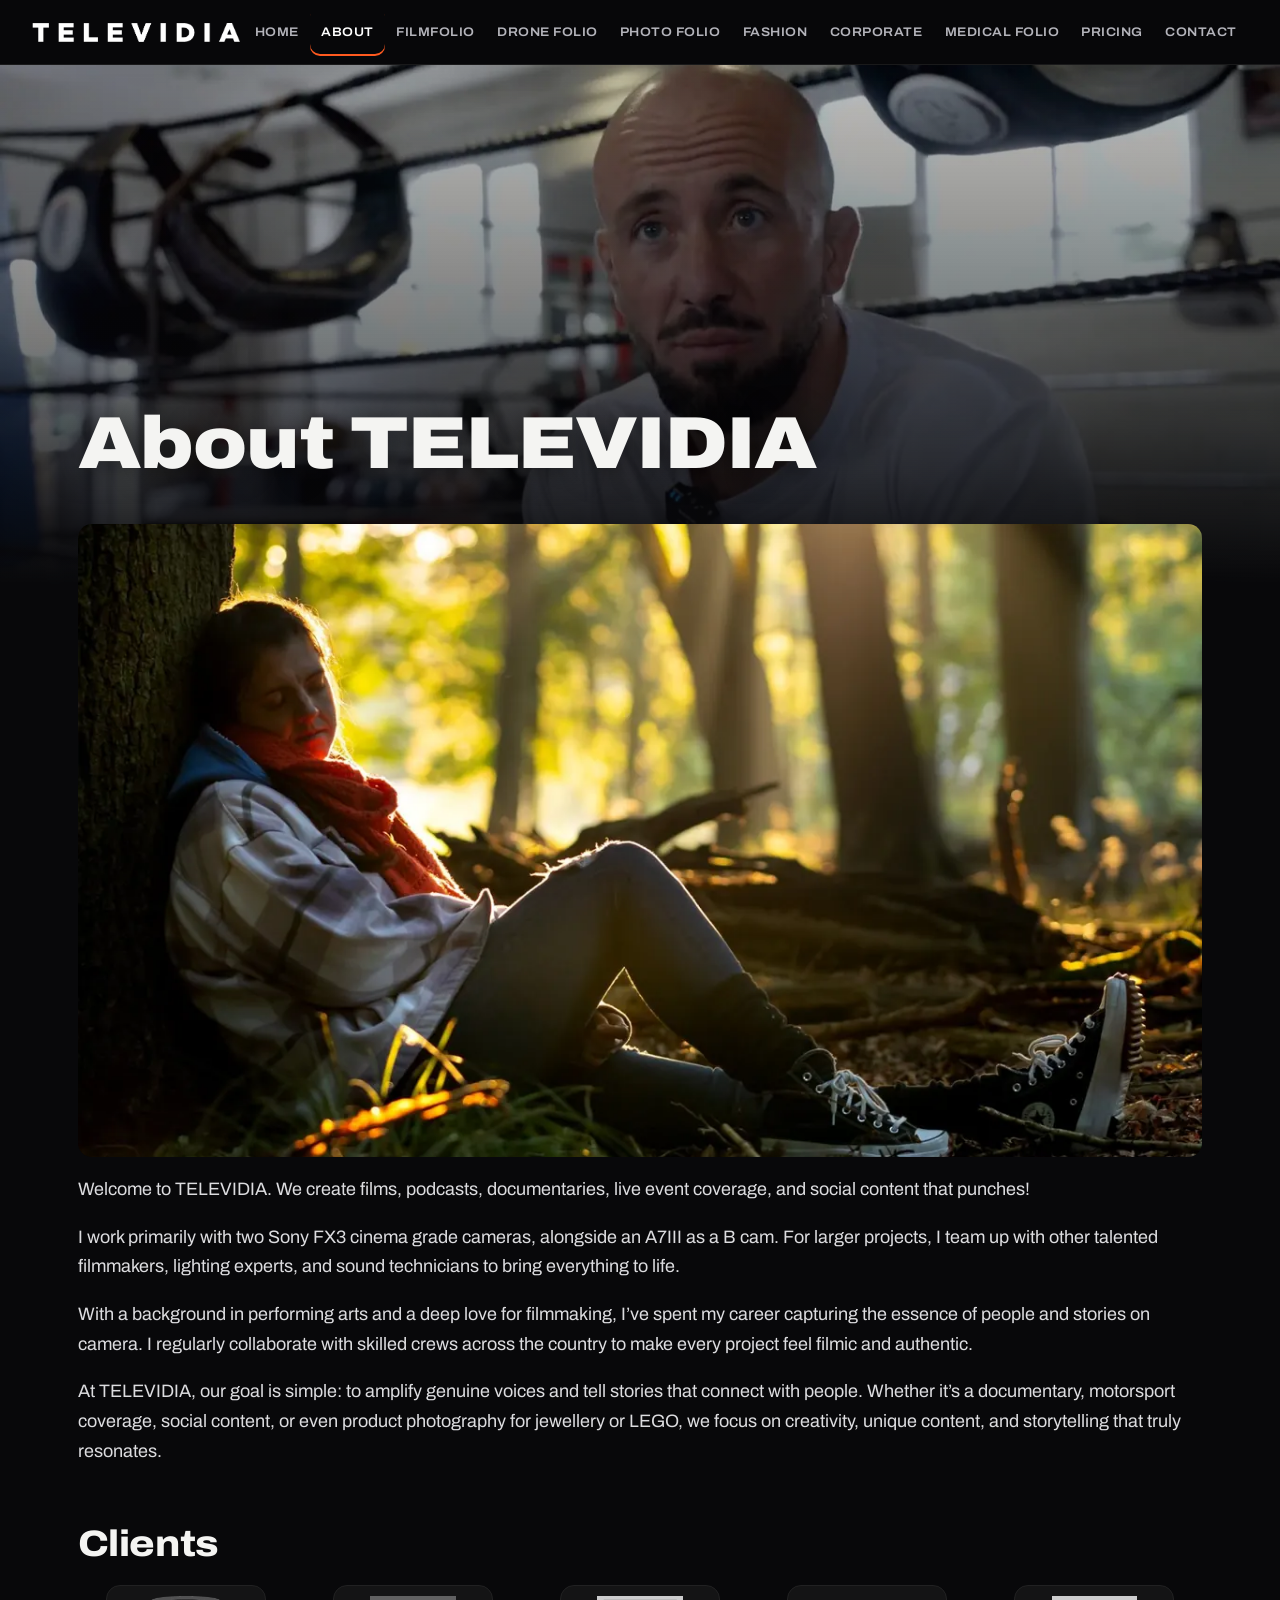
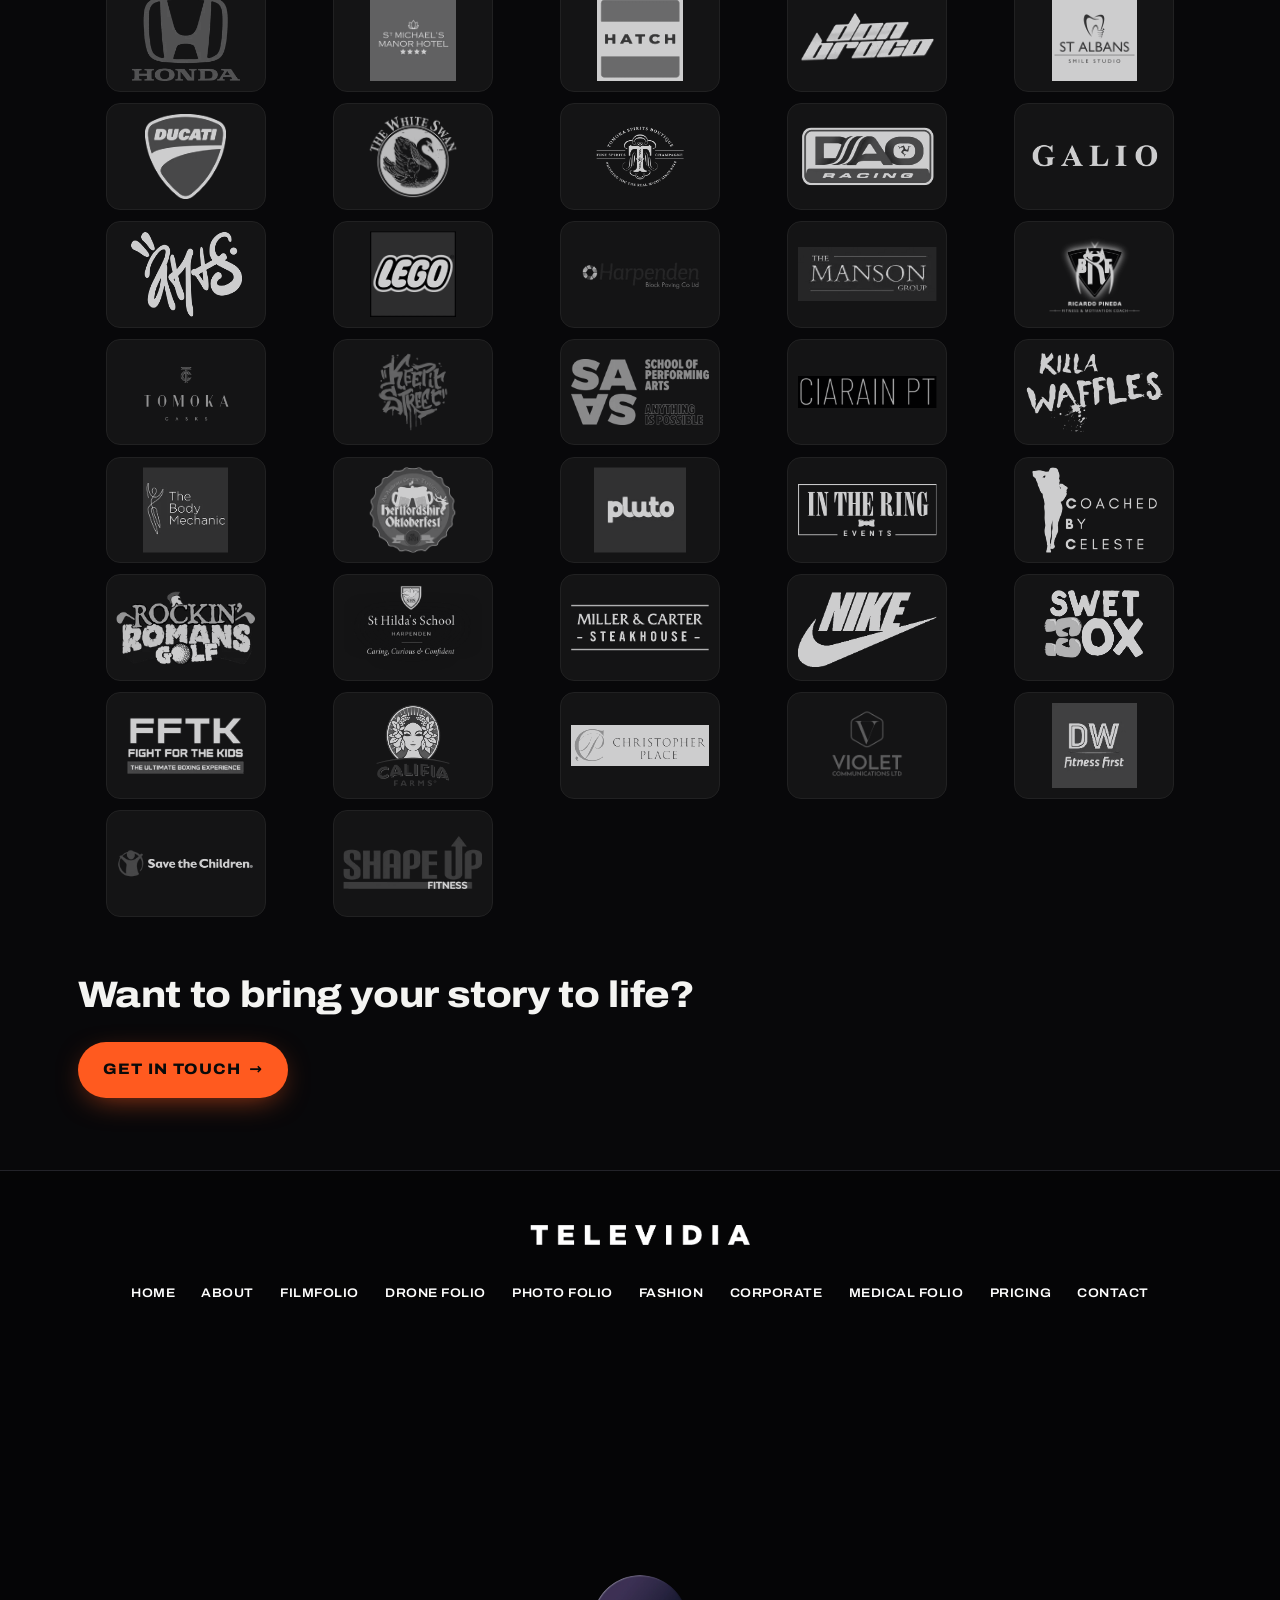
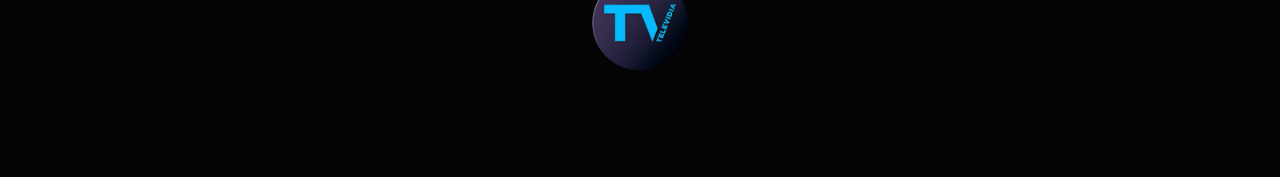
==== commit 94b72f9c: "Films play with sound: use full hls.js (light build drops separate audio renditions); unmute player " ====
--- a/about.html
+++ b/about.html
@@ -23,8 +23,8 @@
 document.readyState==='complete'?idle():addEventListener('load',idle,{once:true})})();
 document.querySelector('.menu-btn').onclick=function(){var o=document.body.classList.toggle('nav-open');this.setAttribute('aria-expanded',o)};
 function attach(v,u){function nat(){v.src=u;v.play().catch(function(){})}
-function go(){if(Hls.isSupported()){var h=new Hls();h.loadSource(u);h.attachMedia(v);h.on(Hls.Events.MANIFEST_PARSED,function(){v.play().catch(function(){})});v._h=h}else if(v.canPlayType('application/vnd.apple.mpegurl')){nat()}}
-if(window.Hls){go()}else{var s=document.createElement('script');s.src='hls.light.min.js';s.onload=go;s.onerror=nat;document.head.appendChild(s)}}
+function go(){v.muted=false;v.volume=1;if(Hls.isSupported()){var h=new Hls();h.loadSource(u);h.attachMedia(v);h.on(Hls.Events.MANIFEST_PARSED,function(){v.play().catch(function(){})});v._h=h}else if(v.canPlayType('application/vnd.apple.mpegurl')){nat()}}
+if(window.Hls){go()}else{var s=document.createElement('script');s.src='hls.min.js';s.onload=go;s.onerror=nat;document.head.appendChild(s)}}
 document.querySelectorAll('button.play').forEach(function(b){b.addEventListener('click',function(){var v=document.createElement('video');v.controls=true;v.playsInline=true;v.autoplay=true;v.poster=b.querySelector('img').src;v.setAttribute('aria-label',b.getAttribute('aria-label').replace('Play film: ',''));
 attach(v,b.dataset.hls);b.replaceWith(v);v.focus();v.play&&v.play().catch(function(){})})});
 document.querySelectorAll('.watch').forEach(function(b){b.addEventListener('click',function(){var hv=document.querySelector('.hero-vid');hv&&hv.pause();var d=document.createElement('div');d.className='lb';d.setAttribute('role','dialog');d.setAttribute('aria-modal','true');d.setAttribute('aria-label',b.dataset.title);var c=document.createElement('button');c.type='button';c.className='lb-x';c.setAttribute('aria-label','Close film');c.textContent='×';var v=document.createElement('video');v.controls=true;v.playsInline=true;v.autoplay=true;v.setAttribute('aria-label',b.dataset.title);d.appendChild(v);d.appendChild(c);document.body.appendChild(d);document.body.classList.add('lb-open');
--- a/style.css
+++ b/style.css
@@ -181,5 +181,6 @@
 .enq input,.enq textarea{font:inherit;color:var(--fg);background:#0b0b0e;border:1px solid var(--line);border-radius:10px;padding:.8rem .9rem;min-height:52px;width:100%;box-sizing:border-box;color-scheme:dark}
 .enq input:focus,.enq textarea:focus{border-color:var(--acc2);outline:none;box-shadow:0 0 0 3px rgba(255,176,0,.25)}
 .enq .btn{font-size:1.1rem;min-height:60px}.ferr{color:#ffb4a0;margin:0}
-.sent{padding:1rem 0 1.5rem}.sent h3{font-size:2rem;margin:0 0 .3rem}.sent:focus{outline:none}
+.sent{padding:1rem 0 1.5rem}.sent h3{font-size:1.6rem;margin:0 0 .3rem}.sent:focus{outline:none}
 @media(min-width:700px){.enq .two{grid-template-columns:1fr 1fr}.contact .cbadge{float:right;width:120px;height:120px;margin:0 0 1rem 1rem}}
+.enq[hidden],.sent[hidden]{display:none}
